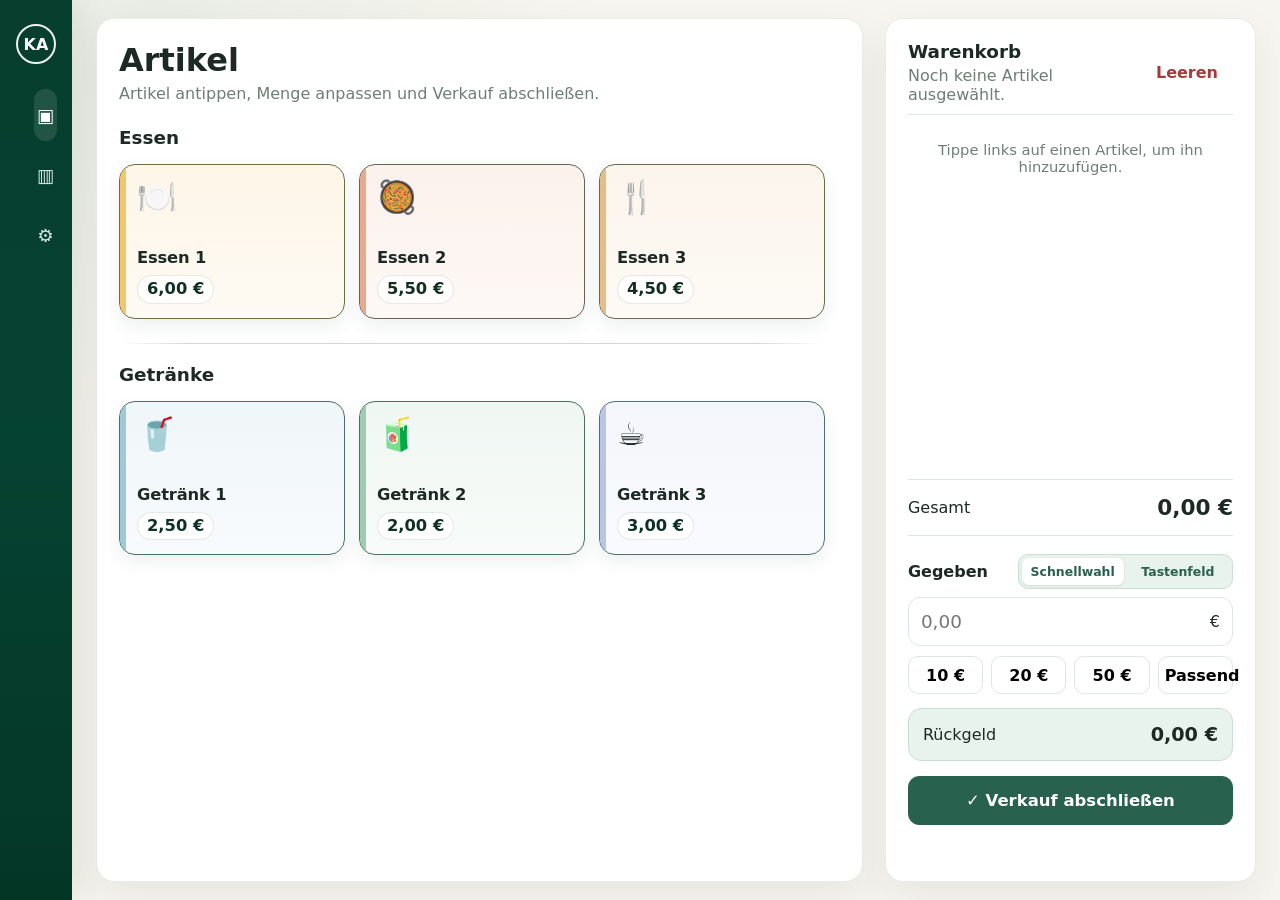
==== index.html @ 57401128 "V0.25" ====
<!doctype html>
<html lang="de" data-app-version="V0.25">
<head>
  <meta charset="utf-8" />
  <meta name="viewport" content="width=device-width, initial-scale=1" />
  <meta name="theme-color" content="#16382d" />
  <title>KassenApp</title>
  <link rel="manifest" href="manifest.webmanifest" />
  <link rel="stylesheet" href="styles.css?v=0.25" />
</head>
<body>
  <div class="mobile-topbar">
    <div class="mobile-brand">
      <div class="logo-box">KA</div>
      <strong id="mobileAppTitle">KassenApp</strong>
    </div>
    <button id="mobileMenuBtn" class="mobile-menu-btn" type="button" aria-label="Menü öffnen" aria-expanded="false" aria-controls="appSidebar">☰</button>
  </div>

  <aside class="app-sidebar" id="appSidebar">
    <div class="sidebar-brand">
      <div class="logo-box" id="logoBox">KA</div>
      <div class="sidebar-brand-copy">
        <div class="brand-title" id="appTitle">KassenApp</div>
        <div class="brand-subtitle">Verkauf einfach erfassen</div>
      </div>
      <button id="closeMobileMenuBtn" class="sidebar-mobile-close" type="button" aria-label="Menü schließen">×</button>
    </div>

    <button id="sidebarToggleBtn" class="sidebar-toggle" type="button" aria-label="Navigation aufklappen" aria-expanded="false" aria-controls="appSidebar">
      <span aria-hidden="true">☰</span>
      <span class="sidebar-toggle-label">Menü</span>
    </button>

    <nav class="nav" aria-label="Hauptnavigation">
      <button class="nav-btn active" data-view="cash" type="button" aria-label="Kasse">
        <span class="nav-icon">▣</span><span>Kasse</span>
      </button>
      <button class="nav-btn" data-view="sales" type="button" aria-label="Verkäufe">
        <span class="nav-icon">▥</span><span>Verkäufe</span>
      </button>
      <button class="nav-btn" data-view="settings" type="button" aria-label="Einstellungen">
        <span class="nav-icon">⚙</span><span>Einstellungen</span>
      </button>
    </nav>

    <div class="sidebar-foot">
      <span>Lokale Kasse</span>
      <strong>Bereit</strong>
    </div>
  </aside>
  <button id="sidebarBackdrop" class="sidebar-backdrop" type="button" aria-label="Menü schließen"></button>
<main class="shell">
    <section id="cashView" class="view active">
      <div class="cash-grid">
        <div class="panel products-panel">
          <div class="panel-header">
            <div>
              <h1>Artikel</h1>
              <p>Artikel antippen, Menge anpassen und Verkauf abschließen.</p>
            </div>
          </div>

          <div class="category-block">
            <div class="section-title-row">
              <h2>Essen</h2>
            </div>
            <div id="foodGrid" class="product-grid"></div>
          </div>

          <div class="category-divider"></div>
          <div class="category-block drinks-block">
            <div class="section-title-row">
              <h2>Getränke</h2>
            </div>
            <div id="drinkGrid" class="product-grid"></div>
          </div>
        </div>

        <aside class="panel checkout-panel">
          <div class="panel-header">
            <div>
              <h2>Warenkorb</h2>
              <p id="cartHint">Noch keine Artikel ausgewählt.</p>
            </div>
            <button id="clearCartBtn" class="text-btn danger-soft" type="button">Leeren</button>
          </div>

          <div id="cartList" class="cart-list"></div>

          <div class="totals">
            <h2 class="payment-column-title">Kasse</h2>
            <div class="category-subtotals" aria-label="Zwischensummen nach Kategorie">
              <div class="total-row total-subrow">
                <span>Essen</span>
                <strong id="foodSubtotal">0,00 €</strong>
              </div>
              <div class="total-row total-subrow">
                <span>Getränke</span>
                <strong id="drinkSubtotal">0,00 €</strong>
              </div>
            </div>
            <div class="total-row total-grand-row">
              <span>Gesamt</span>
              <strong id="grandTotal">0,00 €</strong>
            </div>
          </div>

          <div class="payment-box">
            <div class="payment-heading">
              <label for="givenInput">Gegeben</label>
              <div class="payment-mode-switch" role="group" aria-label="Eingabemodus für gegebenes Geld">
                <button type="button" class="payment-mode-btn active" data-payment-mode="quick" aria-pressed="true">Schnellwahl</button>
                <button type="button" class="payment-mode-btn" data-payment-mode="keypad" aria-pressed="false">Tastenfeld</button>
              </div>
            </div>

            <div class="money-input-wrap">
              <input id="givenInput" class="money-input" inputmode="decimal" placeholder="0,00" aria-label="Gegebener Betrag" />
              <span>€</span>
            </div>

            <div id="quickPaymentMode" class="payment-mode-panel">
              <div class="quick-money">
                <button type="button" data-money="10">10 €</button>
                <button type="button" data-money="20">20 €</button>
                <button type="button" data-money="50">50 €</button>
                <button type="button" id="exactBtn">Passend</button>
              </div>
            </div>

            <div id="keypadPaymentMode" class="payment-mode-panel" hidden>
              <div class="cash-keypad" aria-label="Tastenfeld für gegebenes Geld">
                <button type="button" data-keypad="7">7</button>
                <button type="button" data-keypad="8">8</button>
                <button type="button" data-keypad="9">9</button>
                <button type="button" data-keypad="4">4</button>
                <button type="button" data-keypad="5">5</button>
                <button type="button" data-keypad="6">6</button>
                <button type="button" data-keypad="1">1</button>
                <button type="button" data-keypad="2">2</button>
                <button type="button" data-keypad="3">3</button>
                <button type="button" data-keypad=",">,</button>
                <button type="button" data-keypad="0">0</button>
                <button type="button" data-keypad="00">00</button>
                <button type="button" class="keypad-exact" id="keypadExactBtn">Passend</button>
                <button type="button" class="keypad-backspace" id="keypadBackspaceBtn" aria-label="Letzte Eingabe löschen">⌫</button>
              </div>
              <p class="keypad-hint">Schnelleingabe: 2000 = 20,00 €</p>
            </div>

            <div class="change-card">
              <span>Rückgeld</span>
              <strong id="changeAmount">0,00 €</strong>
            </div>
          </div>

          <button id="completeSaleBtn" class="primary-btn complete-btn" type="button">✓ Verkauf abschließen</button>
          <div id="cashMessage" class="message" aria-live="polite"></div>
        </aside>
      </div>
    </section>

    <section id="salesView" class="view">
      <div class="sales-v4">
        <div class="sales-v4-header">
          <div>
            <h1>Verkäufe</h1>
            <p>Übersicht des Verkaufstags <span id="salesDayLabel" class="sales-day-label"></span></p>
          </div>
        </div>

        <div class="sales-summary-grid">
          <article class="day-summary-card">
            <div class="day-summary-icon">▥</div>
            <div>
              <span>Verkäufe</span>
              <strong id="statSalesCount">0</strong>
              <small>abgeschlossen</small>
            </div>
          </article>
          <article class="day-summary-card">
            <div class="day-summary-icon">€</div>
            <div>
              <span>Umsatz</span>
              <strong id="statRevenue">0,00 €</strong>
              <small>abgeschlossen</small>
            </div>
          </article>
          <article class="day-summary-card">
            <div class="day-summary-icon">↗</div>
            <div>
              <span>Ø pro Verkauf</span>
              <strong id="statAverage">0,00 €</strong>
              <small>Durchschnitt</small>
            </div>
          </article>
        </div>

        <section class="panel top-products-panel">
          <div class="compact-section-head">
            <div>
              <h2>Meistverkaufte Artikel</h2>
              <p>Mengen aus allen abgeschlossenen Verkäufen.</p>
            </div>
          </div>
          <div id="itemStats" class="top-product-grid"></div>
        </section>

        <section class="panel sales-list-panel">
          <div class="compact-section-head sales-list-head">
            <div>
              <h2>Verkäufe</h2>
              <p>Klicke auf einen Eintrag, um die Details rechts zu öffnen.</p>
            </div>
            <label class="compact-filter">
              <span>Status</span>
              <select id="statusFilter">
                <option value="all">Alle</option>
                <option value="completed">Abgeschlossen</option>
                <option value="cancelled">Storniert</option>
              </select>
            </label>
          </div>

          <div class="compact-sales-table-wrap">
            <table id="salesTable" class="compact-sales-table">
              <thead id="salesHead"></thead>
              <tbody id="salesBody"></tbody>
            </table>
          </div>
          <div id="salesEmpty" class="empty-state">Noch keine Verkäufe vorhanden.</div>

          <div class="sales-table-footer">
            <div class="pagination-left">
              <label class="page-size-control">
                <span>Einträge pro Seite</span>
                <select id="pageSizeSelect">
                  <option value="5">5</option>
                  <option value="10" selected>10</option>
                  <option value="20">20</option>
                  <option value="50">50</option>
                </select>
              </label>
              <span id="paginationInfo" class="pagination-info">0–0 von 0</span>
            </div>

            <div class="pagination-controls">
              <button id="prevPageBtn" class="secondary-btn pagination-btn" type="button">← Zurück</button>
              <span id="pageIndicator">Seite 1 / 1</span>
              <button id="nextPageBtn" class="secondary-btn pagination-btn" type="button">Weiter →</button>
            </div>
          </div>

          <div class="sales-export-row">
            <button id="copySalesBtn" class="secondary-btn" type="button">⧉ Kopieren</button>
            <button id="exportCsvBtn" class="primary-btn" type="button">↓ CSV exportieren</button>
          </div>
        </section>
      </div>

      <aside id="saleDetailDrawer" class="sale-drawer" aria-hidden="true">
        <div class="sale-drawer-head">
          <div>
            <h2 id="saleDetailTitle">Verkaufsdetails</h2>
            <p id="saleDetailMeta"></p>
          </div>
          <button id="closeSaleDetailBtn" class="drawer-close" type="button" aria-label="Schließen">×</button>
        </div>
        <div id="saleDetailContent" class="sale-drawer-content"></div>
      </aside>
      <button id="saleDrawerBackdrop" class="sale-drawer-backdrop" type="button" aria-label="Details schließen"></button>
    </section>

    <section id="settingsView" class="view">
      <div class="panel">
        <div class="settings-header">
          <div>
            <h1>Einstellungen</h1>
            <p>Artikel, Preise, Reihenfolge und App-Bezeichnung verwalten.</p>
          </div>
        </div>

        <div class="settings-meta">
          <label>App-Name
            <input id="appNameInput" type="text" maxlength="40" />
          </label>
          <div class="note">
            Logo-Platz ist vorbereitet. Später können wir dein echtes Logo als Bilddatei einbauen.
          </div>
        </div>

        <div class="mobile-app-settings">
          <div class="mobile-app-setting-row">
            <div>
              <h3>Handy &amp; App</h3>
              <p>Haptik, Installation und App-Updates verwalten.</p>
            </div>
            <label class="setting-switch-row">
              <span>Haptische Rückmeldung</span>
              <span class="modal-toggle-wrap">
                <input id="hapticsToggle" type="checkbox" checked />
                <span class="toggle"></span>
              </span>
            </label>
          </div>
          <div class="pwa-actions">
            <div class="pwa-status-copy">
              <strong id="pwaStatusTitle">App wird geprüft …</strong>
              <span id="pwaStatusText">Offline- und Installationsstatus werden ermittelt.</span>
              <span class="app-version-line">Installierte Version: <strong id="appVersionLabel">V0.25</strong><br>
              <span>Verfügbare Version: <strong id="availableVersionLabel">–</strong></span><br>
              <span>Status: <strong id="versionStatusLabel">Wird geprüft …</strong></span></span>
            </div>
            <div class="header-actions">
              <button id="installPwaBtn" class="secondary-btn" type="button" hidden>App installieren</button>
              <button id="updatePwaBtn" class="primary-btn" type="button" hidden>Neue Version installieren</button>
              <button id="checkUpdateBtn" class="secondary-btn" type="button">Nach Update suchen</button>
            </div>
          </div>
        </div>

        <div class="settings-articles-head">
          <div>
            <h2>Artikel</h2>
            <p class="settings-drag-hint">Per Drag&amp;Drop verschieben oder die Pfeile benutzen.</p>
          </div>
          <button id="addProductBtn" class="primary-btn" type="button">+ Artikel hinzufügen</button>
        </div>
        <div id="settingsList" class="settings-list"></div>

        <div class="backup-box preset-picker-box">
          <div class="preset-picker-copy">
            <h3>Artikel-Preset auswählen</h3>
          </div>
          <div class="preset-picker-controls">
            <label for="presetSelect">Preset</label>
            <div class="preset-select-row">
              <select id="presetSelect" disabled>
                <option value="">Presets werden geladen …</option>
              </select>
              <button id="clearPresetSelectionBtn" class="secondary-btn preset-clear-btn" type="button" disabled title="Preset-Auswahl löschen">Löschen</button>
            </div>
            <button id="loadPresetBtn" class="primary-btn preset-load-btn" type="button" disabled>Preset laden</button>
            <span id="presetStatus" class="preset-status" role="status">Preset-Liste wird geladen …</span>
          </div>
        </div>

        <div class="backup-box preset-export-box">
          <div class="preset-export-copy">
            <h3>Artikel-Preset erstellen</h3>
            <p>Aktuelle Artikelliste als Preset speichern.</p>
          </div>
          <div class="preset-export-controls">
            <label class="sr-only" for="presetNameInput">Preset-Name</label>
            <input id="presetNameInput" type="text" maxlength="80" autocomplete="off" placeholder="Preset-Name" />
            <button id="exportProductPresetBtn" class="primary-btn" type="button" disabled>Preset speichern</button>
            <span class="preset-export-hint">Preset-Datei und index.json werden zusammen heruntergeladen.</span>
          </div>
        </div>

        <div class="backup-box">
          <div>
            <h3>Daten sichern / wiederherstellen</h3>
            <p>Damit kannst du deine Einstellungen und Verkäufe auf einen anderen PC übertragen.</p>
          </div>
          <div class="header-actions">
            <button id="backupBtn" class="secondary-btn" type="button">Sicherung herunterladen</button>
            <label class="secondary-btn file-label">
              Sicherung einlesen
              <input id="restoreInput" type="file" accept="application/json,.json" hidden />
            </label>
          </div>
        </div>
      </div>
    </section>
  </main>

  <dialog id="productDialog" class="modal">
    <form id="productForm" class="modal-card" novalidate>
      <div class="modal-header">
        <div>
          <h2 id="dialogTitle">Artikel bearbeiten</h2>
          <p>Änderungen werden direkt in der Kasse übernommen.</p>
        </div>
        <button id="closeProductDialogBtn" class="icon-btn" type="button" aria-label="Schließen">×</button>
      </div>

      <input id="productIdInput" type="hidden" />

      <label>Artikelname
        <input id="productNameInput" type="text" maxlength="50" required />
      </label>

      <label>Kategorie
        <select id="productCategoryInput">
          <option value="food">Essen</option>
          <option value="drink">Getränk</option>
        </select>
      </label>

      <label>Preis (€)
        <input id="productPriceInput" type="text" inputmode="decimal" autocomplete="off" placeholder="0,00" required />
      </label>

      <div class="field-group">
        <span class="field-label">Farbe der Artikelkachel</span>
        <div class="color-field">
          <input id="productColorInput" type="color" value="#f6d49a" aria-label="Artikelfarbe auswählen" />
          <span id="productColorValue">#f6d49a</span>
        </div>
      </div>

      <label>Symbol (optional)
        <input id="productIconInput" type="text" maxlength="4" placeholder="z. B. 🌭" />
      </label>

      <label class="modal-toggle-row">
        <div>
          <strong>Artikel aktiv</strong>
          <small>Inaktive Artikel werden auf der Kassenseite ausgeblendet.</small>
        </div>
        <span class="modal-toggle-wrap">
          <input id="productActiveInput" type="checkbox" checked />
          <span class="toggle"></span>
        </span>
      </label>

      <div id="productFormMessage" class="form-message" hidden></div>

      <div class="modal-actions">
        <button class="secondary-btn" value="cancel" type="button" id="cancelProductBtn">Abbrechen</button>
        <button class="primary-btn" type="button" id="saveProductBtn">Speichern</button>
      </div>
    </form>
  </dialog>
<div id="globalUpdateNotice" class="global-update-notice" hidden role="status" aria-live="polite">
  <div>
    <strong id="globalUpdateTitle">Neue Version verfügbar</strong>
    <span id="globalUpdateText">Ein Update der KassenApp ist bereit.</span>
  </div>
  <button id="globalUpdateBtn" class="primary-btn" type="button">Aktualisieren</button>
</div>
<script src="app.js?v=0.25"></script>
<script>
  (() => {
    const CURRENT_VERSION = document.documentElement.dataset.appVersion || "V0.22.4.1";
    const installBtn = document.getElementById("installPwaBtn");
    const updateBtn = document.getElementById("updatePwaBtn");
    const checkBtn = document.getElementById("checkUpdateBtn");
    const statusTitle = document.getElementById("pwaStatusTitle");
    const statusText = document.getElementById("pwaStatusText");
    const globalNotice = document.getElementById("globalUpdateNotice");
    const globalTitle = document.getElementById("globalUpdateTitle");
    const globalText = document.getElementById("globalUpdateText");
    const globalBtn = document.getElementById("globalUpdateBtn");
    let deferredInstallPrompt = null;
    let waitingWorker = null;
    let registrationRef = null;
    let refreshing = false;
    let serverVersion = null;
    let lastAutomaticUpdateCheck = 0;
    const availableVersionLabel = document.getElementById("availableVersionLabel");
    const versionStatusLabel = document.getElementById("versionStatusLabel");
    const installedVersionLabel = document.getElementById("appVersionLabel");
    if (installedVersionLabel) installedVersionLabel.textContent = CURRENT_VERSION;

    function versionParts(value) {
      return String(value || "").trim().replace(/^v/i, "").split(".").map(part => {
        const match = part.match(/^\d+/);
        return match ? Number(match[0]) : 0;
      });
    }

    function compareVersions(a, b) {
      const left = versionParts(a);
      const right = versionParts(b);
      const length = Math.max(left.length, right.length);
      for (let i = 0; i < length; i += 1) {
        const diff = (left[i] || 0) - (right[i] || 0);
        if (diff !== 0) return diff > 0 ? 1 : -1;
      }
      return 0;
    }

    function setVersionState(remote = null) {
      if (availableVersionLabel) availableVersionLabel.textContent = remote ? `V${String(remote).replace(/^v/i, "")}` : "–";
      if (!versionStatusLabel) return;
      if (!remote) versionStatusLabel.textContent = navigator.onLine ? "Prüfung nicht möglich" : "Offline";
      else if (compareVersions(remote, CURRENT_VERSION) > 0) versionStatusLabel.textContent = "Update verfügbar";
      else versionStatusLabel.textContent = "App ist aktuell ✓";
    }

    const standalone = window.matchMedia("(display-mode: standalone)").matches || window.navigator.standalone === true;

    function setStatus(title, text) {
      if (statusTitle) statusTitle.textContent = title;
      if (statusText) statusText.textContent = text;
    }

    function revealUpdate(version = serverVersion) {
      const label = version && version !== CURRENT_VERSION ? version : "eine neue Version";
      if (globalTitle) globalTitle.textContent = version && version !== CURRENT_VERSION ? `Neue Version ${version} verfügbar` : "Neue Version verfügbar";
      if (globalText) globalText.textContent = waitingWorker ? "Das Update ist geladen und kann jetzt installiert werden." : `Die KassenApp hat ${label} gefunden und lädt das Update.`;
      if (globalNotice) globalNotice.hidden = false;
      if (updateBtn) updateBtn.hidden = false;
      setStatus("Neue Version verfügbar", waitingWorker ? "Die neue Version ist geladen und kann jetzt installiert werden." : "Eine neue Version wurde gefunden und wird vorbereitet.");
    }

    function showUpdate(worker) {
      waitingWorker = worker;
      revealUpdate(serverVersion);
      if (globalText) globalText.textContent = "Das Update ist geladen und kann jetzt installiert werden.";
    }

    async function activateWaitingUpdate() {
      if (!registrationRef) return;
      if (!waitingWorker && registrationRef.waiting) waitingWorker = registrationRef.waiting;
      if (!waitingWorker) {
        try {
          await registrationRef.update();
          if (registrationRef.waiting) waitingWorker = registrationRef.waiting;
        } catch {}
      }
      if (waitingWorker) waitingWorker.postMessage({ type: "SKIP_WAITING" });
      else setStatus("Update wird vorbereitet …", "Bitte einen Moment warten. Die neue Version wird geladen.");
    }

    async function readServerVersion() {
      if (!navigator.onLine) return null;
      try {
        const response = await fetch(`./version.json?t=${Date.now()}`, {
          cache: "no-store",
          headers: { "Cache-Control": "no-cache" }
        });
        if (!response.ok) return null;
        const payload = await response.json();
        return typeof payload.version === "string" ? payload.version : null;
      } catch {
        return null;
      }
    }

    async function automaticUpdateCheck(force = false) {
      if (!navigator.onLine || !registrationRef) return;
      const now = Date.now();
      if (!force && now - lastAutomaticUpdateCheck < 30000) return;
      lastAutomaticUpdateCheck = now;

      const remote = await readServerVersion();
      if (remote) {
        serverVersion = remote;
        setVersionState(remote);
        if (compareVersions(remote, CURRENT_VERSION) > 0) revealUpdate(remote);
        else {
          if (globalNotice) globalNotice.hidden = true;
          if (updateBtn) updateBtn.hidden = true;
        }
      } else {
        setVersionState(null);
      }

      try {
        await registrationRef.update();
        if (registrationRef.waiting && serverVersion && compareVersions(serverVersion, CURRENT_VERSION) > 0) showUpdate(registrationRef.waiting);
      } catch (error) {
        console.debug("Automatische Update-Prüfung nicht möglich:", error);
      }
    }

    window.addEventListener("beforeinstallprompt", (event) => {
      event.preventDefault();
      deferredInstallPrompt = event;
      if (installBtn && !standalone) installBtn.hidden = false;
      setStatus("Installationsbereit", "Die KassenApp kann auf diesem Gerät installiert werden.");
    });

    window.addEventListener("appinstalled", () => {
      deferredInstallPrompt = null;
      if (installBtn) installBtn.hidden = true;
      setStatus("App installiert", "Die KassenApp ist als eigenständige App verfügbar und offline vorbereitet.");
    });

    if (installBtn) installBtn.addEventListener("click", async () => {
      if (!deferredInstallPrompt) {
        setStatus("Installation über Browsermenü", "Falls kein Installieren-Button angeboten wird, nutze „Zum Startbildschirm hinzufügen“ im Browsermenü.");
        return;
      }
      deferredInstallPrompt.prompt();
      await deferredInstallPrompt.userChoice;
      deferredInstallPrompt = null;
      installBtn.hidden = true;
    });

    if (!("serviceWorker" in navigator)) {
      setStatus("Offline-Modus nicht unterstützt", "Dieser Browser unterstützt keine Service Worker.");
      if (checkBtn) checkBtn.disabled = true;
      return;
    }

    navigator.serviceWorker.addEventListener("controllerchange", () => {
      if (refreshing) return;
      refreshing = true;
      window.location.reload();
    });

    window.addEventListener("load", async () => {
      try {
        const registration = await navigator.serviceWorker.register("./service-worker.js?v=0.22.4.1", { updateViaCache: "none" });
        registrationRef = registration;

        if (standalone) setStatus("App installiert", navigator.onLine ? "Online und offline bereit." : "Offline gestartet – Kasse ist weiter nutzbar.");
        else setStatus("Offline bereit", navigator.onLine ? "Die App-Dateien werden für Offline-Nutzung gespeichert." : "Offline gestartet – Kasse ist weiter nutzbar.");

        registration.addEventListener("updatefound", () => {
          const worker = registration.installing;
          if (!worker) return;
          worker.addEventListener("statechange", () => {
            if (worker.state === "installed" && navigator.serviceWorker.controller && serverVersion && compareVersions(serverVersion, CURRENT_VERSION) > 0) showUpdate(worker);
          });
        });

        await automaticUpdateCheck(true);
        window.addEventListener("online", () => automaticUpdateCheck(true));
        window.addEventListener("pageshow", () => automaticUpdateCheck(false));
        document.addEventListener("visibilitychange", () => {
          if (document.visibilityState === "visible") automaticUpdateCheck(false);
        });

        if (checkBtn) checkBtn.addEventListener("click", async () => {
          setStatus("Update wird geprüft …", "GitHub Pages wird nach einer neuen Version gefragt.");
          const before = waitingWorker;
          await automaticUpdateCheck(true);
          setTimeout(() => {
            if (!waitingWorker && !before && (!serverVersion || compareVersions(serverVersion, CURRENT_VERSION) <= 0)) {
              setStatus(standalone ? "App aktuell" : "Offline bereit", "Es wurde keine neuere Version gefunden.");
            }
          }, 700);
        });
      } catch (error) {
        console.warn("Offline-Modus konnte nicht aktiviert werden:", error);
        setStatus("Offline-Modus nicht aktiv", "Die App konnte den Offline-Speicher nicht einrichten.");
      }
    });

    if (updateBtn) updateBtn.addEventListener("click", activateWaitingUpdate);
    if (globalBtn) globalBtn.addEventListener("click", activateWaitingUpdate);

    window.addEventListener("online", () => {
      if (!waitingWorker) setStatus(standalone ? "App installiert" : "Offline bereit", "Online – Updates können geprüft werden.");
    });
    window.addEventListener("offline", () => setStatus(standalone ? "App installiert" : "Offline bereit", "Offline – die Kassenfunktionen bleiben verfügbar."));
  })();
</script>
</body>
</html>
---- styles.css ----
:root {
  --bg: #f4f6f4;
  --panel: #ffffff;
  --ink: #1d2925;
  --muted: #6e7d76;
  --line: #dfe6e1;
  --green-900: #16382d;
  --green-800: #1f4a3c;
  --green-700: #28614e;
  --green-100: #e9f3ee;
  --danger: #a33c3c;
  --danger-bg: #faeded;
  --shadow: 0 12px 30px rgba(20, 55, 44, 0.08);
  --radius: 18px;
}

* { box-sizing: border-box; }

body {
  margin: 0;
  font-family: Inter, ui-sans-serif, system-ui, -apple-system, BlinkMacSystemFont, "Segoe UI", sans-serif;
  
  color: var(--ink);
}

button, input, select { font: inherit; }

button { cursor: pointer; }

.topbar {
  
  display: flex;
  align-items: center;
  justify-content: space-between;
  gap: 24px;
  padding: 12px 28px;
  
  color: #fff;
  position: sticky;
  top: 0;
  z-index: 20;
  box-shadow: 0 5px 18px rgba(0,0,0,.12);
}

.brand {
  display: flex;
  align-items: center;
  gap: 12px;
  min-width: 210px;
}

.logo-box {
  width: 44px;
  height: 44px;
  display: grid;
  place-items: center;
  border-radius: 12px;
  background: rgba(255,255,255,.12);
  border: 1px solid rgba(255,255,255,.22);
  font-weight: 800;
}

.brand-title { font-weight: 800; font-size: 1.05rem; }
.brand-subtitle { opacity: .72; font-size: .78rem; margin-top: 2px; }

.nav {
  display: flex;
  gap: 8px;
  flex-wrap: wrap;
  justify-content: flex-end;
}

.nav-btn {
  border: 0;
  color: rgba(255,255,255,.75);
  background: transparent;
  padding: 10px 14px;
  border-radius: 10px;
  font-weight: 700;
}

.nav-btn:hover, .nav-btn.active {
  color: #fff;
  background: rgba(255,255,255,.12);
}

.shell {  margin: 0 auto; padding: 24px; }

.view { display: none; }
.view.active { display: block; }

.panel {
  background: var(--panel);
  border: 1px solid var(--line);
  border-radius: var(--radius);
  
}

.cash-grid {
  display: grid;
  grid-template-columns: minmax(0, 1.55fr) minmax(340px, .75fr);
  gap: 22px;
  align-items: start;
}

.products-panel, .checkout-panel { padding: 22px; }
.checkout-panel { position: sticky; top: 100px; }

.panel-header, .sales-header, .settings-header, .section-title-row,
.modal-header, .backup-box {
  display: flex;
  align-items: center;
  justify-content: space-between;
  gap: 16px;
}

h1, h2, h3, p { margin-top: 0; }
h1 { font-size: clamp(1.55rem, 2.5vw, 2.2rem); margin-bottom: 5px; }
h2 { font-size: 1.15rem; margin-bottom: 4px; }
h3 { margin-bottom: 5px; }

p, .muted { color: var(--muted); }
.panel-header p, .sales-header p, .settings-header p, .modal-header p { margin-bottom: 0; }

.category-block { margin-top: 24px; }
.section-title-row { margin-bottom: 12px; }

.product-grid {
  display: grid;
  grid-template-columns: repeat(3, minmax(0, 1fr));
  
}

.product-btn {
  
  
  
  border-radius: 16px;
  
  text-align: left;
  display: flex;
  flex-direction: column;
  justify-content: space-between;
  
  transition: transform .12s ease, border-color .12s ease, background .12s ease;
}

.product-btn:hover {
  
  
  background: #fbfdfc;
}

.product-icon { font-size: 1.45rem; min-height: 26px; }
.product-name { font-weight: 800;  }
.product-price {  font-weight: 800; margin-top: 4px; }

.cart-list {
  margin: 18px 0;
  display: grid;
  
  
  overflow: auto;
}

.cart-row {
  
  
  
  
  
  
  align-items: center;
}

.cart-name { font-weight: 800; }
.cart-price { color: var(--muted); font-size: .9rem; margin-top: 3px; }

.qty-controls {
  display: flex;
  align-items: center;
  
}

.qty-controls button, .quick-money button, .icon-btn {
  border: 1px solid var(--line);
  background: #fff;
  border-radius: 10px;
  min-width: 38px;
  min-height: 38px;
}

.qty-controls strong { min-width: 24px; text-align: center; }

.totals {
  border-top: 1px solid var(--line);
  border-bottom: 1px solid var(--line);
  padding: 15px 0;
}

.total-row { display: flex; justify-content: space-between; align-items: center; }
.total-row strong { font-size: 1.35rem; }

.category-subtotals,
.payment-column-title {
  display: none;
}

.payment-box { padding-top: 18px; }
.payment-box label { display: block; font-weight: 800; margin-bottom: 8px; }

.money-input-wrap {
  display: flex;
  align-items: center;
  border: 1px solid var(--line);
  border-radius: 12px;
  padding: 0 12px;
  background: #fff;
}

.money-input {
  width: 100%;
  border: 0;
  outline: 0;
  padding: 13px 0;
  font-size: 1.15rem;
  background: transparent;
}

.quick-money {
  display: grid;
  grid-template-columns: repeat(4, 1fr);
  gap: 8px;
  margin: 10px 0 14px;
}

.quick-money button { font-weight: 800; }
.quick-money button:hover { background: var(--green-100); }

.change-card {
  background: var(--green-100);
  border: 1px solid #c9ded3;
  border-radius: 13px;
  padding: 14px;
  display: flex;
  justify-content: space-between;
  align-items: center;
}

.change-card strong { font-size: 1.2rem; }

.primary-btn, .secondary-btn, .text-btn, .file-label {
  border-radius: 11px;
  padding: 11px 14px;
  font-weight: 800;
  border: 1px solid transparent;
}

.primary-btn {
  background: var(--green-700);
  color: #fff;
  border-color: var(--green-700);
}

.primary-btn:hover { background: var(--green-800); }

.secondary-btn, .file-label {
  background: #fff;
  color: var(--green-900);
  border-color: var(--line);
}

.secondary-btn:hover, .file-label:hover { background: #f8fbf9; }

.text-btn { background: transparent; }
.danger-soft { color: var(--danger); }

.complete-btn { width: 100%; margin-top: 15px; padding: 14px; font-size: 1.03rem; }

.message {
  min-height: 24px;
  font-size: .9rem;
  margin-top: 10px;
  color: var(--green-700);
}

.sales-header, .settings-header { padding: 22px 22px 0; }
.header-actions { display: flex; gap: 10px; flex-wrap: wrap; }

.filters {
  padding: 18px 22px;
  display: flex;
  gap: 12px;
  align-items: end;
  flex-wrap: wrap;
}

.filters label, .settings-meta label, .modal-card label {
  display: grid;
  gap: 6px;
  font-weight: 700;
  color: var(--ink);
}

input, select {
  border: 1px solid var(--line);
  border-radius: 10px;
  padding: 10px 12px;
  background: #fff;
  color: var(--ink);
}

.stats-grid {
  display: grid;
  grid-template-columns: 180px 220px minmax(280px, 1fr);
  gap: 12px;
  padding: 0 22px 18px;
}

.stat-card {
  border: 1px solid var(--line);
  border-radius: 14px;
  padding: 14px;
  background: #fbfcfb;
}

.stat-card > span { color: var(--muted); font-size: .9rem; }
.stat-card > strong { display: block; margin-top: 8px; font-size: 1.35rem; }

.item-stats {
  
  
  flex-wrap: wrap;
  margin-top: 8px;
}

.item-chip {
  background: var(--green-100);
  border: 1px solid #d0e0d7;
  border-radius: 999px;
  padding: 6px 9px;
  font-size: .88rem;
}

.table-wrap { overflow: auto; border-top: 1px solid var(--line); }

table {
  width: 100%;
  border-collapse: collapse;
  min-width: 900px;
}

th, td {
  padding: 12px 14px;
  text-align: left;
  border-bottom: 1px solid var(--line);
  white-space: nowrap;
}

th {
  background: #f8faf9;
  color: var(--muted);
  font-size: .83rem;
  text-transform: uppercase;
  letter-spacing: .02em;
}

tbody tr:hover { background: #fcfdfc; }
.status-cancelled { color: var(--danger); font-weight: 800; }

.row-actions { display: flex; gap: 7px; }
.row-actions button { padding: 7px 9px; border-radius: 8px; border: 1px solid var(--line); background: #fff; }
.row-actions .cancel-sale { color: var(--danger); border-color: #e8caca; }

.empty-state { display: none; padding: 28px; color: var(--muted); text-align: center; }

.settings-meta {
  margin: 18px 22px;
  padding: 14px;
  border: 1px solid var(--line);
  border-radius: 14px;
  display: grid;
  grid-template-columns: minmax(220px, 340px) 1fr;
  gap: 16px;
  align-items: end;
  background: #fbfcfb;
}

.note { color: var(--muted); font-size: .92rem; }

.settings-list {
  padding: 0 22px 20px;
  display: grid;
  
}

.settings-row {
  display: grid;
  
  gap: 10px;
  align-items: center;
  border: 1px solid var(--line);
  border-radius: 14px;
  
}

.order-controls { display: flex; gap: 5px; }
.order-controls button { min-width: 34px; height: 34px; border-radius: 8px; border: 1px solid var(--line); background: #fff; }

.settings-row .name { font-weight: 800; }
.badge {
  display: inline-block;
  border-radius: 999px;
  padding: 5px 8px;
  background: #f1f4f2;
  font-size: .84rem;
}
.badge.active { background: var(--green-100); color: var(--green-800); }
.badge.inactive { background: #f2f2f2; color: #777; }

.settings-actions { display: flex; gap: 6px; justify-content: flex-end; }
.settings-actions button { border: 1px solid var(--line); background: #fff; border-radius: 9px; padding: 8px 10px; }

.backup-box {
  margin: 0 22px 22px;
  border-top: 1px solid var(--line);
  padding-top: 18px;
}
.backup-box p { margin-bottom: 0; }
.file-label { display: inline-flex; align-items: center; justify-content: center; cursor: pointer; }

.modal {
  border: 0;
  padding: 0;
  background: transparent;
}

.modal::backdrop { background: rgba(10, 25, 20, .45); }

.modal-card {
  width: min(520px, calc(100vw - 30px));
  background: #fff;
  border-radius: 18px;
  padding: 20px;
  box-shadow: 0 18px 55px rgba(0,0,0,.25);
  display: grid;
  gap: 14px;
}

.icon-btn { font-size: 1.35rem; min-width: 38px; }
.modal-actions { display: flex; justify-content: flex-end; gap: 10px; margin-top: 5px; }

.detail-grid { display: grid; grid-template-columns: 1fr 1fr; gap: 10px; }
.detail-card { border: 1px solid var(--line); border-radius: 12px; padding: 12px; }
.detail-card span { color: var(--muted); font-size: .88rem; }
.detail-card strong { display: block; margin-top: 4px; }

.detail-items {
  border: 1px solid var(--line);
  border-radius: 12px;
  overflow: hidden;
  margin-top: 10px;
}
.detail-item { display: flex; justify-content: space-between; padding: 10px 12px; border-bottom: 1px solid var(--line); }
.detail-item:last-child { border-bottom: 0; }

@media (max-width: 980px) {
  .cash-grid { grid-template-columns: 1fr; }
  .checkout-panel { position: static; }
  .product-grid { grid-template-columns: repeat(2, minmax(0, 1fr)); }
  .stats-grid { grid-template-columns: 1fr 1fr; }
  .stat-card.wide { grid-column: 1 / -1; }
  .settings-row { grid-template-columns: 44px minmax(0, 1fr) 100px auto; }
  .settings-row .category, .settings-row .status { display: none; }
}

@media (max-width: 680px) {
  .topbar { align-items: flex-start; flex-direction: column; padding: 12px 16px; gap: 10px; position: static; }
  .nav { width: 100%; display: grid; grid-template-columns: repeat(3, 1fr); }
  .nav-btn { padding-inline: 8px; }
  .shell { padding: 12px; }
  .products-panel, .checkout-panel { padding: 16px; }
  .product-grid { grid-template-columns: repeat(2, minmax(0, 1fr)); gap: 9px; }
  .product-btn { min-height: 104px; padding: 13px; }
  .quick-money { grid-template-columns: repeat(2, 1fr); }
  .sales-header, .settings-header { padding: 16px 16px 0; align-items: flex-start; flex-direction: column; }
  .filters, .stats-grid, .settings-list { padding-left: 16px; padding-right: 16px; }
  .stats-grid { grid-template-columns: 1fr; }
  .stat-card.wide { grid-column: auto; }
  .settings-meta { margin: 16px; grid-template-columns: 1fr; }
  .settings-row { grid-template-columns: 42px minmax(0, 1fr) auto; }
  .settings-row .price { display: none; }
  .backup-box { margin: 0 16px 16px; align-items: flex-start; flex-direction: column; }
  .header-actions { width: 100%; }
  .header-actions > * { flex: 1; text-align: center; }
}


/* =========================================================
   KassenApp V0.2 – visuelles Redesign
   ========================================================= */

:root {
  --cream: #f7f5ef;
  --mint: #eef6f1;
  --green-950: #102f26;
  --green-600: #35765f;
  --green-500: #468a70;
  --amber-100: #fff0d7;
  --amber-300: #f3c46f;
  --blue-100: #e7f0f8;
  --blue-300: #a9c8de;
  --rose-100: #f9e8e5;
  --rose-300: #e5afa6;
}

body {
  background:
    radial-gradient(circle at 12% 0%, rgba(70,138,112,.08), transparent 28rem),
    var(--cream);
}

.topbar {
  min-height: 82px;
  background: linear-gradient(110deg, var(--green-950), #1a4436);
  border-bottom: 1px solid rgba(255,255,255,.08);
}

.shell { padding-top: 30px; }

.panel {
  border-color: rgba(28,68,54,.10);
  box-shadow: 0 16px 42px rgba(16,47,38,.07);
}

/* KASSE – farbigere Artikelkarten */
.product-grid { gap: 14px; }

.product-btn {
  position: relative;
  overflow: hidden;
  min-height: 142px;
  border: 1px solid rgba(30,72,58,.12);
  padding: 0;
  
  box-shadow: 0 10px 25px rgba(32,68,55,.07);
}

.product-btn::after {
  content: "";
  position: absolute;
  inset: auto -22px -35px auto;
  width: 95px;
  height: 95px;
  border-radius: 50%;
  background: rgba(255,255,255,.28);
  pointer-events: none;
}

.product-btn.food.accent-0,
.product-btn.food.accent-2 { background: linear-gradient(145deg, #fff2d8, #f6d49a); }

.product-btn.food.accent-1,
.product-btn.food.accent-3 { background: linear-gradient(145deg, #f7e9e1, #e9bca5); }

.product-btn.drink.accent-0,
.product-btn.drink.accent-2 { background: linear-gradient(145deg, #e8f3f7, #b9d8df); }

.product-btn.drink.accent-1,
.product-btn.drink.accent-3 { background: linear-gradient(145deg, #e9f4ee, #b9d8c8); }

.product-btn:hover {
  transform: translateY(-3px);
  box-shadow: 0 14px 30px rgba(32,68,55,.13);
  border-color: rgba(31,90,69,.25);
}

.product-btn:active { transform: translateY(0) scale(.985); }

.product-media {
  width: 100%;
  height: 82px;
  display: grid;
  place-items: center;
  overflow: hidden;
}

.product-media.icon {
  font-size: 2.1rem;
  justify-content: start;
  padding: 18px 18px 0;
}

.product-copy {
  position: relative;
  z-index: 2;
  text-align: left;
  padding: 14px 16px 16px;
}

.product-btn.no-media .product-copy {
  min-height: 140px;
  display: flex;
  flex-direction: column;
  justify-content: space-between;
  padding-top: 18px;
}

.product-btn.no-media .product-name {
  font-size: 1.08rem;
  margin-top: 0;
}

.product-name { margin-top: 0; font-size: 1rem; }
.product-price { color: var(--green-950); font-size: 1.08rem; }

/* KASSE – Warenkorb als Liste */
.checkout-panel {
  overflow: hidden;
}

.cart-list {
  gap: 0;
  max-height: 390px;
  border-top: 1px solid var(--line);
}

.cart-row {
  border: 0;
  border-bottom: 1px solid var(--line);
  border-radius: 0;
  padding: 13px 2px;
  display: grid;
  grid-template-columns: minmax(0, 1fr) auto 88px 34px;
  gap: 10px;
}

.cart-row:hover { background: #fbfcfa; }



.cart-unit { color: var(--muted); font-size: .82rem; margin-top: 2px; }
.cart-line-total { text-align: right; }

.qty-controls { gap: 5px; }
.qty-controls button {
  width: 32px;
  min-width: 32px;
  height: 32px;
  min-height: 32px;
  border-radius: 8px;
}

.delete-cart-item {
  width: 32px;
  height: 32px;
  border: 1px solid #efd2cc;
  border-radius: 9px;
  background: #fff7f5;
  color: #a44335;
  font-size: 1.15rem;
}

.delete-cart-item:hover { background: #fce8e4; }

.cart-empty {
  padding: 26px 8px;
  color: var(--muted);
  text-align: center;
  font-size: .92rem;
}

/* VERKÄUFE – Mockup-orientiertes Layout */
.sales-page { display: grid; gap: 16px; }

.sales-hero {
  background: linear-gradient(120deg, var(--green-950), #275a48);
  color: #fff;
  border-radius: 22px;
  padding: 26px 28px;
  display: flex;
  justify-content: space-between;
  align-items: end;
  gap: 18px;
  box-shadow: 0 18px 42px rgba(16,47,38,.14);
}

.sales-hero p { color: rgba(255,255,255,.72); margin-bottom: 0; }
.sales-hero .eyebrow { color: #bfe1d2; }
.sales-hero .secondary-btn {
  background: rgba(255,255,255,.10);
  border-color: rgba(255,255,255,.18);
  color: #fff;
}
.sales-hero .primary-btn { background: #f1f7f3; color: var(--green-950); border-color: #f1f7f3; }

.eyebrow {
  text-transform: uppercase;
  letter-spacing: .12em;
  font-size: .69rem;
  font-weight: 900;
  color: var(--green-600);
  margin-bottom: 6px;
}

.filter-card {
  background: #fff;
  border: 1px solid rgba(28,68,54,.10);
  border-radius: 16px;
  box-shadow: 0 10px 30px rgba(16,47,38,.05);
}

.filter-card .filters { padding: 14px 18px; }

.sales-layout {
  display: grid;
  grid-template-columns: minmax(0, 1fr) 320px;
  gap: 16px;
  align-items: start;
}

.sales-table-panel { overflow: hidden; }

.sales-panel-title {
  padding: 20px 22px 15px;
  display: flex;
  align-items: center;
  justify-content: space-between;
}
.sales-panel-title h2 { margin: 0; font-size: 1.25rem; }
.sales-panel-title.compact { padding: 18px 18px 8px; }

.sales-sidebar { display: grid; gap: 14px; position: sticky; top: 104px; }

.summary-cards {
  display: grid;
  grid-template-columns: 1fr;
  gap: 10px;
}

.summary-card {
  background: #fff;
  border: 1px solid rgba(28,68,54,.10);
  border-radius: 17px;
  padding: 17px 18px;
  box-shadow: 0 10px 26px rgba(16,47,38,.05);
}

.summary-card.featured {
  background: linear-gradient(135deg, #e8f3ed, #f7fbf8);
  border-color: #c5dfd2;
}

.summary-card span { color: var(--muted); font-size: .86rem; }
.summary-card strong { display: block; margin: 6px 0 2px; font-size: 1.65rem; color: var(--green-950); }
.summary-card small { color: #8a9892; }

.item-stats-panel { padding-bottom: 12px; }

.item-stats {
  display: grid;
  gap: 15px;
  padding: 8px 18px 12px;
}

.stat-bar-row { display: grid; gap: 6px; }
.stat-bar-label { display: flex; justify-content: space-between; gap: 10px; font-size: .9rem; }
.stat-bar-label span { overflow: hidden; text-overflow: ellipsis; white-space: nowrap; }
.stat-bar-track {
  height: 8px;
  border-radius: 999px;
  background: #edf1ee;
  overflow: hidden;
}
.stat-bar-track span {
  display: block;
  height: 100%;
  border-radius: inherit;
  background: linear-gradient(90deg, var(--green-600), #83b79f);
}

#salesTable th { background: #f5f8f6; }
#salesTable tbody tr:nth-child(even) { background: #fcfdfc; }
#salesTable tbody tr:hover { background: #f1f7f3; }

.row-actions button {
  transition: background .12s ease, border-color .12s ease;
}
.row-actions .detail-sale:hover { background: var(--green-100); border-color: #c9ded3; }
.row-actions .cancel-sale:hover { background: #fff1ef; }

/* EINSTELLUNGEN */
.settings-list { gap: 8px; }

.settings-row {
  
  padding: 12px 14px;
  transition: opacity .15s ease, background .15s ease;
}

.settings-row.is-inactive { opacity: .62; background: #fafafa; }

.product-setting-main {
  display: flex;
  align-items: center;
  gap: 13px;
  min-width: 0;
}

.settings-thumb {
  width: 54px;
  height: 54px;
  flex: 0 0 54px;
  border-radius: 12px;
  border: 1px solid var(--line);
  background: var(--mint);
}

.settings-thumb.fallback {
  display: grid;
  place-items: center;
  font-size: 1.35rem;
  font-weight: 800;
}

.setting-copy { min-width: 0; }
.setting-copy .name { overflow: hidden; text-overflow: ellipsis; white-space: nowrap; }

.setting-meta-line {
  display: flex;
  flex-wrap: wrap;
  gap: 6px;
  margin-top: 4px;
  color: var(--muted);
  font-size: .84rem;
}

.settings-right {
  display: flex;
  align-items: center;
  gap: 12px;
}

.order-controls { flex-wrap: nowrap; }
.order-controls button:disabled { opacity: .28; cursor: default; }

.toggle-wrap {
  display: flex;
  align-items: center;
  gap: 7px;
  cursor: pointer;
  user-select: none;
}

.toggle-wrap input {
  position: absolute;
  opacity: 0;
  pointer-events: none;
}

.toggle {
  width: 42px;
  height: 24px;
  border-radius: 999px;
  background: #cbd2ce;
  position: relative;
  transition: background .18s ease;
}

.toggle::after {
  content: "";
  width: 18px;
  height: 18px;
  border-radius: 50%;
  background: #fff;
  position: absolute;
  top: 3px;
  left: 3px;
  box-shadow: 0 2px 5px rgba(0,0,0,.18);
  transition: transform .18s ease;
}

.toggle-wrap input:checked + .toggle { background: var(--green-600); }
.toggle-wrap input:checked + .toggle::after { transform: translateX(18px); }
.toggle-text { min-width: 48px; font-size: .84rem; color: var(--muted); }

.edit-product-btn {
  border: 1px solid var(--line);
  background: #fff;
  padding: 9px 11px;
  border-radius: 9px;
  font-weight: 700;
}

@media (max-width: 1050px) {
  .sales-layout { grid-template-columns: 1fr; }
  .sales-sidebar { position: static; grid-template-columns: 1fr 1.4fr; }
  .summary-cards { grid-template-columns: 1fr 1fr; }
}

@media (max-width: 780px) {
  .cart-row {
    grid-template-columns: minmax(0,1fr) auto 34px;
  }
  .cart-line-total {
    grid-column: 1 / 2;
    text-align: left;
    font-size: .93rem;
  }
  .delete-cart-item { grid-column: 3; grid-row: 1; }
  .qty-controls { grid-column: 2; grid-row: 1 / span 2; }

  .sales-hero {
    align-items: flex-start;
    flex-direction: column;
  }

  .sales-sidebar { grid-template-columns: 1fr; }
  .summary-cards { grid-template-columns: 1fr 1fr; }

  .settings-row { grid-template-columns: 1fr; gap: 12px; }
  .settings-right {
    width: 100%;
    justify-content: space-between;
    border-top: 1px solid var(--line);
    padding-top: 10px;
  }
}

@media (max-width: 520px) {
  .product-grid { grid-template-columns: repeat(2, minmax(0,1fr)); }
  .product-btn { min-height: 126px; }
  .product-media { height: 70px; }
  .product-btn.no-media .product-copy { min-height: 124px; }

  .sales-hero { padding: 20px; border-radius: 18px; }
  .summary-cards { grid-template-columns: 1fr; }

  .settings-right {
    display: grid;
    grid-template-columns: auto 1fr;
  }
  .toggle-wrap { justify-self: end; }
  .edit-product-btn { grid-column: 1 / -1; width: 100%; }
}


/* =========================================================
   KassenApp V0.3
   ========================================================= */

/* Kasse: auf Desktop/Tablet kein Seitenscrollen, beide Spalten gleich hoch */
@media (min-width: 681px) {
  body:has(#cashView.active) {
    height: 100vh;
    overflow: hidden;
  }

  body:has(#cashView.active) .shell {
    height: calc(100vh - 82px);
    padding-top: 18px;
    padding-bottom: 18px;
  }

  #cashView.active,
  #cashView.active .cash-grid {
    height: 100%;
  }

  #cashView.active .cash-grid {
    align-items: stretch;
  }

  #cashView.active .products-panel,
  #cashView.active .checkout-panel {
    height: 100%;
    min-height: 0;
    overflow: hidden;
  }

  #cashView.active .products-panel {
    display: flex;
    flex-direction: column;
  }

  #cashView.active .checkout-panel {
    position: static;
    display: flex;
    flex-direction: column;
  }

  #cashView.active .cart-list {
    flex: 1 1 auto;
    min-height: 90px;
    max-height: none;
    overflow-y: auto;
  }

  #cashView.active .products-panel .category-block {
    flex: 0 0 auto;
  }
}

/* Visuelle Trennung Essen / Getränke */
.category-divider {
  height: 1px;
  background: linear-gradient(90deg, transparent, #cfdad4 10%, #cfdad4 90%, transparent);
  margin: 24px 0 2px;
}
.drinks-block { margin-top: 18px; }

/* Artikelfarbe aus Einstellungen */
.product-btn {
  background:
    linear-gradient(145deg, rgba(255,255,255,.60), rgba(255,255,255,.12)),
    var(--product-color, #d5e8de) !important;
}

.product-btn::before {
  content: "";
  position: absolute;
  inset: 0 auto 0 0;
  width: 5px;
  background: color-mix(in srgb, var(--product-color, #d5e8de) 72%, #16382d);
}

/* Verkaufsübersicht */
.summary-card {
  display: flex;
  align-items: center;
  gap: 13px;
}

.summary-icon {
  width: 44px;
  height: 44px;
  flex: 0 0 44px;
  display: grid;
  place-items: center;
  border-radius: 13px;
  background: var(--green-100);
  color: var(--green-800);
  font-weight: 900;
  font-size: 1.1rem;
  border: 1px solid #d2e3da;
}

.summary-card.featured .summary-icon {
  background: #d9ebdf;
}

.clickable-sale-row {
  cursor: pointer;
}

.clickable-sale-row:active td {
  background: #e4f0e9 !important;
}

/* Modal: Aktiv-Slider */
.modal-toggle-row {
  display: flex !important;
  align-items: center;
  justify-content: space-between;
  gap: 16px;
  border: 1px solid var(--line);
  border-radius: 13px;
  padding: 12px 13px;
  background: #fafcfb;
}

.modal-toggle-row strong { display: block; }
.modal-toggle-row small {
  display: block;
  color: var(--muted);
  font-weight: 400;
  margin-top: 3px;
}

.modal-toggle-wrap {
  display: inline-flex;
  cursor: pointer;
}

.modal-toggle-wrap input {
  position: absolute;
  opacity: 0;
  pointer-events: none;
}

.modal-toggle-wrap input:checked + .toggle {
  background: var(--green-600);
}

.modal-toggle-wrap input:checked + .toggle::after {
  transform: translateX(18px);
}

/* Preis- und Farbfeld */
input[type="number"] {
  appearance: textfield;
  -moz-appearance: textfield;
}
input[type="number"]::-webkit-inner-spin-button,
input[type="number"]::-webkit-outer-spin-button {
  -webkit-appearance: none;
  margin: 0;
}

.color-field {
  display: flex;
  align-items: center;
  gap: 10px;
}

.color-field input[type="color"] {
  width: 58px;
  height: 42px;
  padding: 3px;
  border-radius: 10px;
  cursor: pointer;
}

#productColorValue {
  font-family: ui-monospace, SFMono-Regular, Menlo, Consolas, monospace;
  color: var(--muted);
  font-size: .9rem;
}

@media (max-width: 680px) {
  body:has(#cashView.active) {
    height: auto;
    overflow: auto;
  }

  .summary-card {
    min-height: 92px;
  }
}


/* =========================================================
   KassenApp V0.4
   Neue Seitennavigation + Tages-Verkaufsansicht
   ========================================================= */

:root {
  --sidebar-w: 72px;
  --sidebar-expanded-w: 205px;
}

/* App Navigation */
body {
  padding-left: var(--sidebar-w);
}

.app-sidebar {
  position: fixed;
  inset: 0 auto 0 0;
  width: var(--sidebar-w);
  z-index: 50;
  transition: width .18s ease;
  padding: 22px 15px 18px;
  background: linear-gradient(180deg, #073e2e 0%, #064231 50%, #043626 100%);
  color: #fff;
  display: flex;
  flex-direction: column;
  box-shadow: 10px 0 30px rgba(8,48,36,.08);
}

.sidebar-brand {
  display: flex;
  align-items: center;
  justify-content: center;
  gap: 11px;
  padding: 2px 0 25px;
}

.sidebar-brand .logo-box {
  width: 40px;
  height: 40px;
  flex: 0 0 40px;
  border-radius: 50%;
  background: transparent;
  border: 2px solid rgba(255,255,255,.92);
}

.sidebar-brand-copy {
  display: none;
  min-width: 0;
}
.sidebar-brand .brand-title {
  white-space: nowrap;
  overflow: hidden;
  text-overflow: ellipsis;
}

.app-sidebar .nav {
  display: grid;
  gap: 8px;
  width: 100%;
}

.app-sidebar .nav-btn {
  width: 100%;
  min-height: 52px;
  display: flex;
  align-items: center;
  gap: 12px;
  justify-content: center;
  padding: 0;
  border-radius: 12px;
  color: rgba(255,255,255,.86);
  font-size: .96rem;
}

.app-sidebar .nav-btn:hover,
.app-sidebar .nav-btn.active {
  background: rgba(255,255,255,.11);
  color: #fff;
}

.app-sidebar .nav-btn span:not(.nav-icon) {
  display: none;
}

.nav-icon {
  width: 23px;
  text-align: center;
  font-size: 1.15rem;
}

.sidebar-foot {
  display: none;
  margin-top: auto;
  border-top: 1px solid rgba(255,255,255,.15);
  padding: 18px 10px 4px;
  gap: 4px;
}
.sidebar-foot span { font-size: .74rem; color: rgba(255,255,255,.6); }
.sidebar-foot strong { font-size: .86rem; color: #aee1c7; }

.sidebar-toggle {
  display: none;
  width: 100%;
  min-height: 46px;
  margin: 0 0 10px;
  border: 1px solid rgba(255,255,255,.16);
  border-radius: 12px;
  background: rgba(255,255,255,.06);
  color: #fff;
  align-items: center;
  justify-content: center;
  gap: 10px;
  font-weight: 800;
}

.sidebar-toggle-label { display: none; }

@media (min-width: 761px) and (hover: hover) and (pointer: fine) {
  .app-sidebar:hover,
  .app-sidebar:focus-within {
    width: var(--sidebar-expanded-w);
  }

  .app-sidebar:hover .sidebar-brand,
  .app-sidebar:focus-within .sidebar-brand {
    justify-content: flex-start;
  }

  .app-sidebar:hover .sidebar-brand-copy,
  .app-sidebar:focus-within .sidebar-brand-copy,
  .app-sidebar:hover .nav-btn span:not(.nav-icon),
  .app-sidebar:focus-within .nav-btn span:not(.nav-icon) {
    display: block;
  }

  .app-sidebar:hover .nav-btn,
  .app-sidebar:focus-within .nav-btn {
    justify-content: flex-start;
    padding: 0 14px;
  }

  .app-sidebar:hover .sidebar-foot,
  .app-sidebar:focus-within .sidebar-foot {
    display: grid;
  }
}

@media (min-width: 761px) and (pointer: coarse) {
  .sidebar-toggle { display: flex; }

  .app-sidebar.sidebar-expanded {
    width: var(--sidebar-expanded-w);
  }

  .app-sidebar.sidebar-expanded .sidebar-brand {
    justify-content: flex-start;
  }

  .app-sidebar.sidebar-expanded .sidebar-brand-copy,
  .app-sidebar.sidebar-expanded .nav-btn span:not(.nav-icon),
  .app-sidebar.sidebar-expanded .sidebar-toggle-label {
    display: block;
  }

  .app-sidebar.sidebar-expanded .nav-btn,
  .app-sidebar.sidebar-expanded .sidebar-toggle {
    justify-content: flex-start;
    padding-left: 14px;
    padding-right: 14px;
  }

  .app-sidebar.sidebar-expanded .sidebar-foot {
    display: grid;
  }
}



/* KASSE fixes: positions always top + product area scrolls if viewport gets tight */
@media (min-width: 681px) {
  body:has(#cashView.active) {
    padding-left: var(--sidebar-w);
  }

  body:has(#cashView.active) .shell {
    height: 100vh;
    padding-top: 18px;
    padding-bottom: 18px;
  }

  #cashView.active .products-panel {
    overflow-y: auto;
    overscroll-behavior: contain;
    scrollbar-gutter: stable;
  }

  #cashView.active .checkout-panel {
    justify-content: flex-start;
  }

  #cashView.active .cart-list {
    display: block;
    align-content: start;
    margin-top: 10px;
    margin-bottom: 10px;
  }

  #cashView.active .cart-row {
    margin: 0;
  }

  #cashView.active .cart-row + .cart-row {
    margin-top: 0;
  }

  #cashView.active .cart-empty {
    min-height: 0;
  }
}

/* Settings: only actual color control opens picker */
.field-group {
  display: grid;
  gap: 7px;
}
.field-label {
  font-weight: 700;
  color: var(--ink);
}
.color-field {
  width: max-content;
}
.color-field input[type="color"] {
  display: block;
}

/* Sales */
.sales-v4 {
  display: grid;
  gap: 18px;
}

.sales-v4-header {
  display: flex;
  justify-content: space-between;
  align-items: flex-end;
  gap: 20px;
  padding: 7px 4px 2px;
}

.sales-v4-header h1 {
  margin-bottom: 6px;
  font-size: 2rem;
}
.sales-v4-header p { margin-bottom: 0; }
.sales-day-label {
  margin-left: 6px;
  color: var(--green-700);
  font-weight: 800;
}

.sales-summary-grid {
  display: grid;
  grid-template-columns: repeat(3, minmax(0, 1fr));
  gap: 14px;
}

.day-summary-card {
  min-height: 128px;
  display: flex;
  align-items: center;
  gap: 18px;
  padding: 20px;
  border: 1px solid #dbe5df;
  background: linear-gradient(135deg, #f7fbf8, #fff);
  border-radius: 16px;
  box-shadow: 0 8px 22px rgba(16,47,38,.04);
}

.day-summary-icon {
  width: 60px;
  height: 60px;
  flex: 0 0 60px;
  display: grid;
  place-items: center;
  border-radius: 50%;
  background: #dff2e7;
  color: #07563c;
  font-size: 1.45rem;
  font-weight: 900;
}

.day-summary-card span {
  color: #40554c;
  font-size: .9rem;
}
.day-summary-card strong {
  display: block;
  margin: 3px 0 2px;
  color: #0c3025;
  font-size: clamp(1.35rem, 2vw, 1.9rem);
}
.day-summary-card small { color: #718078; }

.top-products-panel,
.sales-list-panel {
  box-shadow: 0 8px 26px rgba(16,47,38,.045);
}

.compact-section-head {
  padding: 19px 20px 13px;
  display: flex;
  align-items: flex-end;
  justify-content: space-between;
  gap: 16px;
}
.compact-section-head h2 { margin: 0 0 3px; }
.compact-section-head p { margin: 0; font-size: .84rem; }

.top-product-grid {
  padding: 4px 20px 20px;
  display: grid;
  
  gap: 12px;
  
}

.top-product-card {
  position: relative;
  min-width: 150px;
  display: flex;
  align-items: center;
  gap: 11px;
  padding: 12px;
  border: 1px solid #e0e6e2;
  border-radius: 13px;
  background: #fff;
  overflow: hidden;
}
.top-product-card::after {
  content: "";
  position: absolute;
  inset: auto 0 0;
  height: 3px;
  background: var(--item-color);
}
.top-product-media {
  width: 52px;
  height: 52px;
  flex: 0 0 52px;
  display: grid;
  place-items: center;
  border-radius: 50%;
  overflow: hidden;
  background: color-mix(in srgb, var(--item-color) 30%, white);
  font-size: 1.4rem;
}
.top-product-copy {
  min-width: 0;
  flex: 1;
}
.top-product-copy strong {
  display: block;
  overflow: hidden;
  text-overflow: ellipsis;
  white-space: nowrap;
  font-size: .88rem;
}
.top-product-copy > span {
  display: block;
  margin-top: 4px;
  color: #64756c;
  font-size: .79rem;
}
.top-product-copy b { color: #0b6a48; }
.mini-progress {
  height: 5px;
  margin-top: 10px;
  border-radius: 99px;
  background: #eef1ef;
  overflow: hidden;
}
.mini-progress i {
  display: block;
  height: 100%;
  border-radius: inherit;
  background: #0b6848;
}
.empty-inline {
  color: var(--muted);
  padding: 12px 0;
}

.sales-list-head {
  padding-bottom: 10px;
}
.compact-filter {
  display: flex;
  align-items: center;
  gap: 8px;
  color: var(--muted);
  font-size: .82rem;
}
.compact-filter select {
  width: auto;
  min-width: 145px;
}

.compact-sales-table-wrap {
  overflow-x: auto;
  padding: 0 18px 10px;
}
.compact-sales-table {
  width: 100%;
  
  border-collapse: collapse;
}
.compact-sales-table th {
  padding: 10px 11px;
  background: #f7f8f7;
  color: #69776f;
  font-size: .76rem;
  font-weight: 700;
  text-align: left;
  border-top: 1px solid #edf0ee;
  border-bottom: 1px solid #e7ebe8;
}
.compact-sales-table td {
  padding: 11px;
  border-bottom: 1px solid #edf0ee;
  font-size: .88rem;
  vertical-align: middle;
}
.compact-sales-table tbody tr:last-child td {
  border-bottom: 0;
}
.sale-time { width: 95px; white-space: nowrap; }
.sale-items-cell {
  min-width: 260px;
  
}
.sale-amount {
  width: 120px;
  font-weight: 800;
  white-space: nowrap;
}
.chevron-col, .sale-chevron {
  width: 34px;
  text-align: right !important;
}
.sale-chevron {
  font-size: 1.35rem !important;
  color: #46564e;
}
.status-pill {
  display: inline-flex;
  align-items: center;
  width: max-content;
  border-radius: 7px;
  padding: 5px 9px;
  font-size: .75rem;
  font-weight: 700;
}
.status-pill.completed {
  color: #176344;
  background: #eaf5ee;
}
.status-pill.cancelled {
  color: #bc473c;
  background: #feebe8;
}
.clickable-sale-row.is-cancelled .sale-amount {
  color: #a84a42;
}
.clickable-sale-row:hover td {
  background: #f3f8f5 !important;
}

/* Right detail drawer */
.sale-drawer {
  position: fixed;
  z-index: 90;
  top: 0;
  right: 0;
  bottom: 0;
  width: min(390px, 92vw);
  background: #fff;
  border-left: 1px solid #dfe6e2;
  box-shadow: -18px 0 45px rgba(14,46,35,.13);
  transform: translateX(104%);
  transition: transform .22s ease;
  display: flex;
  flex-direction: column;
}
.sale-drawer.open {
  transform: translateX(0);
}
.sale-drawer-head {
  padding: 26px 26px 19px;
  border-bottom: 1px solid #eef1ef;
  display: flex;
  justify-content: space-between;
  align-items: flex-start;
  gap: 15px;
}
.sale-drawer-head h2 { margin: 0 0 5px; font-size: 1.35rem; }
.sale-drawer-head p { margin: 0; font-size: .86rem; }
.drawer-close {
  border: 0;
  background: transparent;
  width: 36px;
  height: 36px;
  font-size: 1.7rem;
  line-height: 1;
  color: #263b32;
}
.sale-drawer-content {
  padding: 20px 26px 26px;
  overflow-y: auto;
}
.drawer-status-row { margin-bottom: 18px; }
.drawer-section {
  padding: 19px 0;
  border-top: 1px solid #edf0ee;
}
.drawer-section:first-of-type { border-top: 0; }
.drawer-section h3 {
  font-size: .9rem;
  margin: 0 0 14px;
}
.drawer-items { display: grid; }
.drawer-item {
  display: flex;
  justify-content: space-between;
  gap: 18px;
  padding: 11px 0;
  border-bottom: 1px solid #f0f2f1;
  font-size: .9rem;
}
.drawer-item:last-child { border-bottom: 0; }
.drawer-totals > div {
  display: flex;
  justify-content: space-between;
  gap: 18px;
  padding: 7px 0;
}
.drawer-totals > div:first-child {
  margin-bottom: 7px;
  font-weight: 800;
}
.drawer-change { color: #0b6747; }
.payment-method {
  display: flex;
  align-items: center;
  gap: 9px;
}
.drawer-cancel-btn {
  width: 100%;
  min-height: 48px;
  margin-top: 16px;
  border: 1px solid #f0c9c4;
  border-radius: 12px;
  background: #fff;
  color: #cf3f35;
  font-weight: 800;
}
.drawer-cancel-btn:hover { background: #fff3f1; }
.drawer-cancelled-note {
  padding: 13px;
  border-radius: 10px;
  background: #fff2ef;
  color: #a6463e;
  text-align: center;
  font-size: .85rem;
}
.sale-drawer-backdrop {
  display: none;
  position: fixed;
  inset: 0;
  z-index: 80;
  border: 0;
  background: rgba(5,31,23,.16);
}
.sale-drawer-backdrop.open {
  display: block;
}

@media (min-width: 1100px) {
  /* Desktop: Drawer feels like the right-hand panel in the mockup */
  .sale-drawer-backdrop.open {
    background: rgba(5,31,23,.06);
  }
}

@media (max-width: 980px) {
  .sales-summary-grid {
    grid-template-columns: 1fr 1fr;
  }
  .sales-summary-grid .day-summary-card:last-child {
    grid-column: 1 / -1;
  }
}

@media (max-width: 680px) {
  :root { --sidebar-w: 0px; }
  body {
    padding-left: 0;
    padding-bottom: 74px;
  }

  .app-sidebar {
    inset: auto 0 0 0;
    width: 100%;
    height: 68px;
    padding: 7px 10px;
    flex-direction: row;
    align-items: center;
  }
  .sidebar-brand,
  .sidebar-foot {
    display: none;
  }
  .app-sidebar .nav {
    display: grid;
    grid-template-columns: repeat(3, 1fr);
    gap: 6px;
  }
  .app-sidebar .nav-btn {
    min-height: 54px;
    flex-direction: column;
    justify-content: center;
    gap: 2px;
    padding: 3px 4px;
    font-size: .68rem;
  }
  .app-sidebar .nav-btn span:not(.nav-icon) {
    display: inline;
  }
  .nav-icon { font-size: 1rem; }

  .sales-v4-header {
    align-items: flex-start;
    flex-direction: column;
  }
  .sales-v4-header .header-actions {
    width: 100%;
  }
  .sales-v4-header .header-actions > * {
    flex: 1;
  }
  .sales-summary-grid {
    grid-template-columns: 1fr;
  }
  .sales-summary-grid .day-summary-card:last-child {
    grid-column: auto;
  }
  .top-product-grid {
    grid-template-columns: repeat(5, minmax(170px, 1fr));
  }
  .compact-section-head.sales-list-head {
    align-items: flex-start;
    flex-direction: column;
  }
  .compact-filter {
    width: 100%;
    justify-content: space-between;
  }
  .compact-filter select { flex: 1; }
}


/* =========================================================
   KassenApp V0.5
   ========================================================= */

html, body {
  max-width: 100%;
  overflow-x: hidden;
}

body { min-width: 0; }

.shell {
  width: min(100%, 1540px);
  max-width: 100%;
  box-sizing: border-box;
}

.view,
.sales-v4,
.sales-list-panel,
.top-products-panel,
.compact-sales-table-wrap {
  min-width: 0;
  max-width: 100%;
}

.compact-sales-table-wrap { width: 100%; }
.compact-sales-table { min-width: 560px; }
.sale-items-cell { width: auto; max-width: none; }

.sales-table-footer {
  border-top: 1px solid #edf0ee;
  padding: 14px 18px;
  display: flex;
  align-items: center;
  justify-content: space-between;
  gap: 16px;
  flex-wrap: wrap;
}

.pagination-left,
.pagination-controls {
  display: flex;
  align-items: center;
  gap: 12px;
}

.page-size-control {
  display: flex;
  align-items: center;
  gap: 8px;
  color: var(--muted);
  font-size: .82rem;
}

.page-size-control select { width: 74px; }

.pagination-info,
#pageIndicator {
  color: var(--muted);
  font-size: .84rem;
}

.pagination-btn:disabled {
  opacity: .4;
  cursor: default;
}

.sales-export-row {
  border-top: 1px solid #edf0ee;
  padding: 14px 18px 18px;
  display: flex;
  justify-content: flex-end;
  gap: 10px;
}

.settings-drag-hint {
  margin: 0 0 10px;
  color: var(--muted);
  font-size: .84rem;
}

.settings-row {
  grid-template-columns: 26px minmax(0, 1fr) auto;
}

.drag-handle {
  align-self: stretch;
  display: grid;
  place-items: center;
  cursor: grab;
  color: #809087;
  font-size: 1.15rem;
  user-select: none;
}

.settings-row.dragging { opacity: .45; }

.settings-row.drag-over {
  outline: 2px dashed var(--green-500);
  outline-offset: 2px;
  background: #f2f8f4;
}

.settings-action-group {
  display: flex;
  align-items: center;
  gap: 8px;
}

.delete-product-btn {
  border: 1px solid #efcdc8;
  background: #fff;
  color: #b54439;
  padding: 9px 11px;
  border-radius: 9px;
  font-weight: 700;
}

.delete-product-btn:hover { background: #fff2ef; }

.mobile-topbar,
.sidebar-mobile-close,
.sidebar-backdrop {
  display: none;
}

/* Schmale Desktop-/Tabletbreite */
@media (max-width: 1100px) and (min-width: 761px) {
  .sales-summary-grid {
    grid-template-columns: repeat(3, minmax(0, 1fr));
  }

  .sales-summary-grid .day-summary-card:last-child { grid-column: auto; }

  .day-summary-card {
    padding: 15px;
    gap: 12px;
  }

  .day-summary-icon {
    width: 48px;
    height: 48px;
    flex-basis: 48px;
  }
}

/* Handy: Burger-Menü */
@media (max-width: 760px) {
  :root { --sidebar-w: 0px; }

  body {
    padding-left: 0 !important;
    padding-bottom: 0 !important;
    padding-top: 64px;
  }

  body.menu-open { overflow: hidden; }

  .mobile-topbar {
    display: flex;
    position: fixed;
    z-index: 70;
    inset: 0 0 auto 0;
    height: 64px;
    padding: 0 14px;
    align-items: center;
    justify-content: space-between;
    background: linear-gradient(110deg, #073e2e, #0b513b);
    color: #fff;
    box-shadow: 0 4px 16px rgba(5,45,32,.14);
  }

  .mobile-brand {
    display: flex;
    align-items: center;
    gap: 10px;
    min-width: 0;
  }

  .mobile-brand .logo-box {
    width: 36px;
    height: 36px;
    flex: 0 0 36px;
    border-radius: 50%;
    border: 2px solid rgba(255,255,255,.9);
    display: grid;
    place-items: center;
    font-size: .8rem;
    font-weight: 900;
  }

  .mobile-brand strong {
    overflow: hidden;
    white-space: nowrap;
    text-overflow: ellipsis;
  }

  .mobile-menu-btn {
    width: 42px;
    height: 42px;
    border: 1px solid rgba(255,255,255,.18);
    border-radius: 10px;
    background: rgba(255,255,255,.08);
    color: #fff;
    font-size: 1.35rem;
  }

  .app-sidebar {
    display: flex;
    position: fixed;
    inset: 0 auto 0 0;
    width: min(300px, 86vw);
    height: 100vh;
    padding: 18px 14px;
    transform: translateX(-105%);
    transition: transform .22s ease;
    z-index: 100;
  }

  .app-sidebar.mobile-open { transform: translateX(0); }

  .sidebar-brand {
    display: flex;
    justify-content: flex-start;
    padding: 0 4px 22px;
  }

  .sidebar-brand-copy {
    display: block;
    flex: 1;
  }

  .sidebar-mobile-close {
    display: grid;
    place-items: center;
    width: 38px;
    height: 38px;
    border: 0;
    background: transparent;
    color: #fff;
    font-size: 1.8rem;
  }

  .app-sidebar .nav {
    display: grid;
    grid-template-columns: 1fr;
    gap: 8px;
  }

  .app-sidebar .nav-btn {
    min-height: 52px;
    flex-direction: row;
    justify-content: flex-start;
    gap: 12px;
    padding: 0 14px;
    font-size: .96rem;
  }

  .app-sidebar .nav-btn span:not(.nav-icon) { display: inline; }

  .sidebar-foot { display: grid; }

  .sidebar-backdrop {
    position: fixed;
    inset: 0;
    z-index: 90;
    border: 0;
    background: rgba(3,27,19,.38);
  }

  .sidebar-backdrop.open { display: block; }

  .sales-summary-grid { grid-template-columns: 1fr; }
  .sales-summary-grid .day-summary-card:last-child { grid-column: auto; }

  .sales-table-footer { align-items: stretch; }

  .pagination-left,
  .pagination-controls {
    width: 100%;
    justify-content: space-between;
  }

  .sales-export-row { justify-content: stretch; }
  .sales-export-row button { flex: 1; }

  .settings-row {
    grid-template-columns: 22px minmax(0, 1fr);
  }

  .settings-right { grid-column: 2; }

  .settings-action-group {
    width: 100%;
  }

  .settings-action-group button { flex: 1; }
}

@media (max-width: 500px) {
  .compact-sales-table { min-width: 520px; }
  .page-size-control span { display: none; }
  .pagination-controls { gap: 6px; }
  .pagination-btn { padding-inline: 10px; }
}


/* =========================================================
   KassenApp V0.6
   Kleine Fensterhöhen + Top-Artikel responsive + Settings-Einrückung
   ========================================================= */

/* KASSE
   Der Abschlussbereich darf bei geringer Fensterhöhe nicht verschwinden.
   Normal: nur Warenkorbpositionen scrollen.
   Sehr niedrige Fenster: rechte Kassenspalte selbst scrollbar. */
@media (min-width: 681px) {
  #cashView.active .checkout-panel {
    min-height: 0;
  }

  #cashView.active .cart-list {
    flex: 1 1 auto;
    min-height: 52px;
    overflow-y: auto;
    overscroll-behavior: contain;
  }
}

/* Bei geringer Fensterhöhe wird die komplette rechte Spalte scrollbar.
   So bleiben Summe, Gegeben, Rückgeld und "Verkauf abschließen" erreichbar. */
@media (min-width: 681px) and (max-height: 760px) {
  #cashView.active .checkout-panel {
    overflow-y: auto;
    overscroll-behavior: contain;
    scrollbar-gutter: stable;
    padding-bottom: 12px;
  }

  #cashView.active .cart-list {
    flex: 0 0 auto;
    max-height: 180px;
    min-height: 70px;
  }

  #cashView.active .checkout-panel .checkout-footer,
  #cashView.active .checkout-panel .payment-area,
  #cashView.active .checkout-panel .total-area {
    flex-shrink: 0;
  }
}

@media (min-width: 681px) and (max-height: 620px) {
  #cashView.active .cart-list {
    max-height: 125px;
  }

  #cashView.active .checkout-panel {
    padding-top: 14px;
  }

  #cashView.active .checkout-panel h2 {
    margin-bottom: 4px;
  }
}

/* VERKÄUFE
   Top-Artikel nicht mehr horizontal gequetscht, sondern bei weniger Platz umbrechen. */
.top-product-grid {
  grid-template-columns: repeat(5, minmax(0, 1fr));
  overflow-x: visible;
}

@media (max-width: 1250px) {
  .top-product-grid {
    grid-template-columns: repeat(3, minmax(0, 1fr));
  }
}

@media (max-width: 950px) {
  .top-product-grid {
    grid-template-columns: repeat(2, minmax(0, 1fr));
  }
}

@media (max-width: 600px) {
  .top-product-grid {
    grid-template-columns: 1fr;
  }

  .top-product-card {
    min-width: 0;
  }
}

/* EINSTELLUNGEN
   Mehr Abstand zwischen Drag-Griff und Artikeltext. */
.settings-row {
  column-gap: 14px;
}

.product-setting-main {
  padding-left: 6px;
}

.drag-handle {
  margin-right: 2px;
}

@media (max-width: 760px) {
  .settings-row {
    column-gap: 10px;
  }

  .product-setting-main {
    padding-left: 4px;
  }
}


/* =========================================================
   KassenApp V0.7
   Artikel speichern + korrekte Hinweis-Einrückung
   ========================================================= */

.settings-content-indent {
  padding-left: 22px;
  padding-right: 22px;
}

.settings-content-indent .settings-drag-hint {
  margin-top: 0;
  margin-bottom: 10px;
}

@media (max-width: 760px) {
  .settings-content-indent {
    padding-left: 0;
    padding-right: 0;
  }
}


/* =========================================================
   KassenApp V0.8 – Artikelspeichern repariert
   ========================================================= */

.form-message {
  padding: 10px 12px;
  border: 1px solid #efc3bc;
  border-radius: 10px;
  background: #fff3f1;
  color: #a33d34;
  font-size: .86rem;
  line-height: 1.4;
}

.form-message[hidden] {
  display: none;
}


/* V0.10 – zwei Eingabemodi für gegebenes Geld */
.payment-heading {
  display: flex;
  align-items: center;
  justify-content: space-between;
  gap: 10px;
  margin-bottom: 8px;
}
.payment-heading label { margin-bottom: 0; }
.payment-mode-switch {
  display: inline-grid;
  grid-template-columns: 1fr 1fr;
  gap: 3px;
  padding: 3px;
  background: var(--green-100);
  border: 1px solid #c9ded3;
  border-radius: 10px;
}
.payment-mode-btn {
  border: 0;
  border-radius: 7px;
  background: transparent;
  padding: 6px 9px;
  font-size: .78rem;
  font-weight: 800;
  color: var(--green-700);
  cursor: pointer;
}
.payment-mode-btn.active {
  background: #fff;
  box-shadow: 0 1px 3px rgba(0,0,0,.09);
}
.payment-mode-panel[hidden] { display: none !important; }
.cash-keypad {
  display: grid;
  grid-template-columns: repeat(3, minmax(0, 1fr));
  gap: 8px;
  margin: 10px 0 6px;
}
.cash-keypad button {
  min-height: 46px;
  border: 1px solid var(--line);
  border-radius: 11px;
  background: #fff;
  font-size: 1.05rem;
  font-weight: 850;
  cursor: pointer;
}
.cash-keypad button:hover { background: var(--green-100); }
.cash-keypad button:active { transform: translateY(1px); }
.cash-keypad .keypad-exact {
  grid-column: span 2;
  background: var(--green-100);
  color: var(--green-700);
}
.cash-keypad .keypad-backspace { font-size: 1.25rem; }
.keypad-hint {
  margin: 0 0 12px;
  color: var(--muted);
  font-size: .78rem;
  text-align: center;
}
.money-input[readonly] {
  cursor: default;
  font-weight: 800;
}
@media (max-width: 430px) {
  .payment-heading { align-items: stretch; flex-direction: column; }
  .payment-mode-switch { width: 100%; }
  .payment-mode-btn { min-height: 38px; }
}

/* V0.11 – Handy-Navigation als kompaktes Menü oben rechts */
@media (max-width: 760px) {
  .app-sidebar {
    inset: 72px 12px auto auto;
    width: min(270px, calc(100vw - 24px));
    height: auto;
    max-height: calc(100vh - 84px);
    padding: 8px;
    border-radius: 16px;
    background: #0a4a37;
    box-shadow: 0 18px 44px rgba(4, 30, 22, .28);
    transform: translateY(-10px) scale(.97);
    transform-origin: top right;
    opacity: 0;
    visibility: hidden;
    pointer-events: none;
    transition: opacity .16s ease, transform .16s ease, visibility .16s ease;
    overflow: auto;
  }

  .app-sidebar.mobile-open {
    transform: translateY(0) scale(1);
    opacity: 1;
    visibility: visible;
    pointer-events: auto;
  }

  .app-sidebar .sidebar-brand,
  .app-sidebar .sidebar-foot,
  .app-sidebar .sidebar-mobile-close {
    display: none !important;
  }

  .app-sidebar .nav {
    display: grid;
    grid-template-columns: 1fr;
    gap: 5px;
    margin: 0;
  }

  .app-sidebar .nav-btn {
    min-height: 50px;
    border-radius: 11px;
    padding: 0 14px;
    justify-content: flex-start;
    gap: 12px;
  }

  .app-sidebar .nav-btn.active {
    background: rgba(255,255,255,.12);
  }

  .sidebar-backdrop {
    z-index: 69;
    background: rgba(3,27,19,.12);
  }

  body.menu-open { overflow: auto; }
}

/* =========================================================
   KassenApp V0.12
   Mobile Settings-Layout + Touch-Zustand Tastenfeld
   ========================================================= */

/* Touch-Geräte behalten :hover nach einem Tap teilweise aktiv.
   Auf Handy/Tablet sollen normale Zahlentasten deshalb sofort wieder weiß sein. */
.cash-keypad button {
  -webkit-tap-highlight-color: transparent;
  touch-action: manipulation;
}

@media (hover: none), (pointer: coarse) {
  .cash-keypad button:hover {
    background: #fff;
  }

  .cash-keypad .keypad-exact:hover {
    background: var(--green-100);
  }
}

/* Einstellungs-Karten auf dem Handy vollständig innerhalb der Karte halten. */
@media (max-width: 760px) {
  .settings-row {
    grid-template-columns: 22px minmax(0, 1fr);
    overflow: hidden;
  }

  .settings-right {
    grid-column: 2;
    width: 100%;
    min-width: 0;
    display: grid;
    grid-template-columns: minmax(0, 1fr) auto;
    align-items: center;
    justify-content: initial;
    gap: 12px;
    box-sizing: border-box;
  }

  .settings-right .order-controls {
    justify-self: start;
  }

  .settings-right .toggle-wrap {
    justify-self: end;
    min-width: 0;
    max-width: 100%;
  }

  .settings-right .toggle-text {
    min-width: 0;
    white-space: nowrap;
  }

  .settings-action-group {
    grid-column: 1 / -1;
    width: 100%;
    min-width: 0;
  }

  .settings-action-group button {
    flex: 1 1 0;
    min-width: 0;
  }
}

/* =========================================================
   KassenApp V0.14
   PWA, Haptik, Touch- und Ausrichtungsoptimierung
   ========================================================= */

.mobile-app-settings {
  margin: 18px 22px 20px;
  padding: 18px;
  border: 1px solid var(--line);
  border-radius: 16px;
  background: #fff;
  display: grid;
  gap: 16px;
}

.mobile-app-setting-row,
.pwa-actions {
  display: flex;
  align-items: center;
  justify-content: space-between;
  gap: 18px;
}

.mobile-app-setting-row h3 { margin-bottom: 3px; }
.mobile-app-setting-row p { margin-bottom: 0; }

.setting-switch-row {
  display: flex;
  align-items: center;
  gap: 12px;
  font-weight: 700;
  white-space: nowrap;
}

.pwa-actions {
  border-top: 1px solid var(--line);
  padding-top: 15px;
}

.pwa-status-copy {
  min-width: 0;
  display: grid;
  gap: 3px;
}

.pwa-status-copy span {
  color: var(--muted);
  font-size: .9rem;
}

/* Touch-Ziele bewusst groß und ohne klebende Hover-Zustände. */
@media (pointer: coarse) {
  button,
  select,
  .file-label,
  .nav-btn,
  .qty-controls button,
  .delete-cart-item {
    min-height: 44px;
  }

  .product-btn,
  .cash-keypad button,
  .quick-money button,
  .payment-mode-btn {
    touch-action: manipulation;
    -webkit-tap-highlight-color: transparent;
  }

  .product-btn:hover,
  .nav-btn:hover,
  .secondary-btn:hover,
  .primary-btn:hover,
  .text-btn:hover {
    transform: none;
  }

  .product-btn:active,
  .cash-keypad button:active,
  .quick-money button:active,
  .qty-controls button:active {
    transform: scale(.97);
  }
}

@media (max-width: 760px) {
  .mobile-app-settings {
    margin: 16px;
    padding: 15px;
  }

  .mobile-app-setting-row,
  .pwa-actions {
    align-items: stretch;
    flex-direction: column;
  }

  .setting-switch-row {
    width: 100%;
    justify-content: space-between;
  }

  .pwa-actions .header-actions {
    width: 100%;
    display: grid;
    grid-template-columns: 1fr;
  }

  .pwa-actions .header-actions button {
    width: 100%;
  }

  .qty-controls button,
  .delete-cart-item {
    min-width: 44px;
  }
}

/* Handy Hochformat: zwei griffige Artikelspalten und volle Kassenbreite. */
@media (max-width: 760px) and (orientation: portrait) {
  #cashView.active .cash-grid {
    grid-template-columns: 1fr;
  }

  #cashView.active .product-grid {
    grid-template-columns: repeat(2, minmax(0, 1fr));
  }
}

/* Handy/kleines Tablet quer: Artikel und Abschluss nebeneinander, damit wenig
   vertikale Bildschirmhöhe besser genutzt wird. */



/* =========================================================
   KassenApp V0.15
   Schnellwahl: Haptik + mobile Touch-Zustaende
   ========================================================= */
.quick-money button {
  -webkit-tap-highlight-color: transparent;
  touch-action: manipulation;
}

@media (hover: none), (pointer: coarse) {
  .quick-money button:hover,
  .quick-money button:focus:not(:focus-visible) {
    background: #fff;
  }

  .quick-money button:active {
    background: var(--green-100);
  }
}

/* =========================================================
   KassenApp V0.17 – Tablet, Touch und Safe Areas
   ========================================================= */

/* Lange Artikelnamen im Warenkorb vollständig anzeigen. */
.cart-main { min-width: 0; }
.cart-name {
  white-space: normal;
  overflow: visible;
  text-overflow: clip;
  overflow-wrap: anywhere;
  line-height: 1.25;
}

/* Artikelzeilen in den Einstellungen sind auf Touch-Geräten als Ganzes klickbar. */
.settings-row { cursor: pointer; }
.settings-row button,
.settings-row input,
.settings-row label,
.settings-row .drag-handle { cursor: default; }

/* Tablet: die Kasse bleibt in zwei Spalten und die Seite selbst scrollt nicht.
   Nur Artikelliste und Warenkorb dürfen innerhalb ihrer Bereiche scrollen. */
@media (min-width: 761px) and (max-width: 1180px) {
  body:has(#cashView.active) {
    height: 100dvh;
    overflow: hidden;
  }

  body:has(#cashView.active) .shell {
    height: 100dvh;
    box-sizing: border-box;
    padding: 12px;
  }

  #cashView.active,
  #cashView.active .cash-grid { height: 100%; min-height: 0; }

  #cashView.active .cash-grid {
    grid-template-columns: minmax(0, 1.08fr) minmax(280px, .92fr);
    gap: 12px;
    align-items: stretch;
  }

  #cashView.active .products-panel,
  #cashView.active .checkout-panel {
    height: 100%;
    min-height: 0;
    padding: 14px;
    overflow: hidden;
  }

  #cashView.active .products-panel {
    overflow-y: auto;
    overscroll-behavior: contain;
  }

  #cashView.active .checkout-panel {
    display: flex;
    flex-direction: column;
  }

  #cashView.active .cart-list {
    flex: 1 1 auto;
    min-height: 54px;
    max-height: none;
    overflow-y: auto;
    overscroll-behavior: contain;
  }

  #cashView.active .product-grid {
    grid-template-columns: repeat(2, minmax(0, 1fr));
    gap: 9px;
  }

  #cashView.active .product-btn { min-height: 82px; padding: 10px; }
  #cashView.active .category-divider { margin: 14px 0 2px; }
  #cashView.active .drinks-block { margin-top: 12px; }
  #cashView.active .payment-box { padding: 11px; }
  #cashView.active .quick-money { gap: 7px; }
  #cashView.active .cash-keypad button { min-height: 44px; }
}

/* Bei sehr schmalen Tablets bleibt die rechte Kassenspalte nutzbar. */
@media (min-width: 761px) and (max-width: 850px) {
  #cashView.active .cash-grid {
    grid-template-columns: minmax(0, 1fr) minmax(270px, .92fr);
  }
  #cashView.active .panel-header p { font-size: .82rem; }
  #cashView.active .checkout-panel .panel-header { gap: 8px; }
  #cashView.active .payment-mode-switch { gap: 4px; }
  #cashView.active .payment-mode-btn { padding-inline: 8px; }
}

/* Touch-Ziele und Safe Areas für Handy/PWA. */
@media (pointer: coarse) {
  .settings-row { -webkit-tap-highlight-color: rgba(20, 86, 64, .08); }
  .settings-row button,
  .settings-row .toggle-wrap,
  .settings-row .drag-handle { min-width: 44px; min-height: 44px; }
}

@media (max-width: 760px) {
  body {
    padding-top: calc(64px + env(safe-area-inset-top));
    padding-bottom: env(safe-area-inset-bottom) !important;
  }
  .mobile-topbar {
    height: calc(64px + env(safe-area-inset-top));
    padding-top: env(safe-area-inset-top);
    padding-left: calc(14px + env(safe-area-inset-left));
    padding-right: calc(14px + env(safe-area-inset-right));
  }
  .shell {
    padding-left: calc(12px + env(safe-area-inset-left));
    padding-right: calc(12px + env(safe-area-inset-right));
  }
  .settings-row { cursor: pointer; }
}



/* =========================================================
   KassenApp V0.18.3 – Mobile Burger-Hotfix + Versionsanzeige
   Der normale Handy-Header bleibt beim geöffneten Menü bewusst
   oberhalb des Backdrops. Dadurch ist derselbe Burger/X-Button
   auch im Hochformat jederzeit erneut antippbar.
   ========================================================= */
.app-version-line {
  display: block;
  margin-top: 5px;
  font-size: .78rem;
  color: var(--muted);
}
.app-version-line strong { color: var(--green-800); }

@media (max-width: 760px) {
  .mobile-topbar {
    z-index: 130;
  }

  .mobile-menu-btn {
    position: relative;
    z-index: 131;
    pointer-events: auto;
    touch-action: manipulation;
  }

  .app-sidebar {
    z-index: 120;
  }

  .sidebar-backdrop {
    z-index: 110;
  }
}



/* =========================================================
   KassenApp V0.21 – Handy-Querformat: komfortable Höhen
   Ganze Seite bleibt fix; rechte Kassenspalte nutzt natürliche
   Bedienhöhen und scrollt bei Bedarf innerhalb des Panels.
   ========================================================= */
.global-update-notice {
  position: fixed;
  left: 50%;
  bottom: max(14px, env(safe-area-inset-bottom));
  transform: translateX(-50%);
  z-index: 220;
  width: min(560px, calc(100vw - 24px));
  display: flex;
  align-items: center;
  justify-content: space-between;
  gap: 14px;
  padding: 12px 14px;
  border-radius: 16px;
  background: #fffdf8;
  box-shadow: 0 12px 36px rgba(20, 44, 36, .24);
  border: 1px solid rgba(22, 56, 45, .14);
}
.global-update-notice[hidden] { display: none !important; }
.global-update-notice > div { min-width: 0; display: grid; gap: 2px; }
.global-update-notice strong { color: var(--green-900, #16382d); }
.global-update-notice span { font-size: .86rem; color: var(--text-soft, #66736d); }
.global-update-notice .primary-btn { flex: 0 0 auto; min-height: 42px; width: auto; margin: 0; padding-inline: 16px; }





@media (max-width: 560px) {
  .global-update-notice {
    align-items: stretch;
    flex-direction: column;
  }
  .global-update-notice .primary-btn { width: 100%; }
}


/* =========================================================
   KassenApp V0.22.4 – Warenkorb / Handy-Querformat
   Auf kleinen Touch-Geraeten im Querformat wird die Kasse bewusst
   untereinander dargestellt: Artikel -> Warenkorb -> Bezahlung.
   Die Seite darf scrollen; nichts wird auf eine Bildschirmhoehe gepresst.
   ========================================================= */
@media (orientation: landscape) and (max-height: 650px) and (pointer: coarse) {
  html,
  body {
    height: auto;
    min-height: 100%;
  }

  body:has(#cashView.active) {
    position: static;
    width: 100%;
    height: auto;
    min-height: 100dvh;
    overflow-x: hidden;
    overflow-y: auto;
    padding: 0 !important;
  }

  /* Im Querformat bleibt nur der Burger schwebend sichtbar. */
  body:has(#cashView.active) .mobile-topbar {
    display: flex;
    position: fixed;
    inset: 0 0 auto 0;
    width: 100%;
    height: 0;
    min-height: 0;
    padding: 0;
    background: transparent;
    box-shadow: none;
    pointer-events: none;
    z-index: 130;
  }

  body:has(#cashView.active) .mobile-brand { display: none; }

  body:has(#cashView.active) .mobile-menu-btn {
    display: grid;
    place-items: center;
    position: fixed;
    top: max(8px, env(safe-area-inset-top));
    right: max(8px, env(safe-area-inset-right));
    width: 44px;
    height: 44px;
    z-index: 131;
    pointer-events: auto;
    touch-action: manipulation;
  }

  body:has(#cashView.active) .app-sidebar {
    top: max(60px, calc(env(safe-area-inset-top) + 56px));
    right: max(8px, env(safe-area-inset-right));
    bottom: auto;
    left: auto;
    max-height: calc(100dvh - 68px - env(safe-area-inset-top));
    z-index: 120;
  }

  body:has(#cashView.active) .sidebar-backdrop { z-index: 110; }

  body:has(#cashView.active) .shell {
    position: static;
    width: 100%;
    max-width: none;
    height: auto;
    min-height: 100dvh;
    margin: 0;
    padding: max(8px, env(safe-area-inset-top)) max(8px, env(safe-area-inset-right)) max(12px, env(safe-area-inset-bottom)) max(8px, env(safe-area-inset-left));
    overflow: visible;
  }

  #cashView.active,
  #cashView.active .cash-grid {
    width: 100%;
    height: auto;
    min-height: 0;
  }

  /* Wichtig: keine zwei Kassenspalten mehr auf dem Handy quer. */
  #cashView.active .cash-grid {
    display: grid;
    grid-template-columns: minmax(0, 1fr);
    gap: 10px;
    align-items: start;
  }

  #cashView.active .products-panel,
  #cashView.active .checkout-panel {
    position: static;
    width: 100%;
    height: auto;
    min-height: 0;
    overflow: visible;
    padding: 12px;
    border-radius: 14px;
  }

  #cashView.active .products-panel {
    display: block;
  }

  #cashView.active .products-panel .panel-header {
    margin-bottom: 4px;
    padding-right: 48px;
  }
  #cashView.active .products-panel .panel-header h1 { font-size: 1.08rem; line-height: 1.1; }
  #cashView.active .products-panel .panel-header p,
  #cashView.active .checkout-panel .panel-header p,
  #cashView.active .keypad-hint { display: none; }
  #cashView.active .category-block { margin-top: 8px; }
  #cashView.active .category-divider { margin: 10px 0 0; }
  #cashView.active .drinks-block { margin-top: 8px; }
  #cashView.active .section-title-row { margin-bottom: 6px; }
  #cashView.active .section-title-row h2 { font-size: .92rem; }
  #cashView.active .product-grid {
    grid-template-columns: repeat(3, minmax(0, 1fr));
    gap: 7px;
  }

  /* Warenkorb in voller Breite, ohne kuenstliche Hoehenbegrenzung. */
  #cashView.active .checkout-panel {
    display: flex;
    flex-direction: column;
  }

  #cashView.active .checkout-panel .panel-header {
    min-height: 44px;
    margin: 0 0 4px;
    gap: 8px;
  }
  #cashView.active .checkout-panel .panel-header h2 { font-size: 1.05rem; }
  #cashView.active .checkout-panel .text-btn {
    min-height: 42px;
    padding: 7px 11px;
  }

  #cashView.active .cart-list {
    display: grid;
    gap: 0;
    flex: none;
    min-height: 0;
    max-height: none;
    margin: 4px 0 10px;
    overflow: visible;
    border-top: 1px solid var(--line);
  }

  #cashView.active .cart-row {
    grid-template-columns: minmax(0, 1fr) auto auto 44px;
    gap: 10px;
    align-items: center;
    padding: 10px 2px;
  }

  #cashView.active .cart-main { min-width: 0; }
  #cashView.active .cart-name {
    font-size: .98rem;
    line-height: 1.2;
    white-space: normal;
    overflow-wrap: anywhere;
  }
  #cashView.active .cart-unit { font-size: .82rem; }
  #cashView.active .cart-line-total {
    grid-column: auto;
    text-align: right;
    font-size: .95rem;
    white-space: nowrap;
  }

  #cashView.active .qty-controls {
    grid-column: auto;
    grid-row: auto;
    gap: 6px;
  }
  #cashView.active .qty-controls button,
  #cashView.active .delete-cart-item {
    width: 44px;
    min-width: 44px;
    height: 44px;
    min-height: 44px;
  }
  #cashView.active .delete-cart-item {
    grid-column: auto;
    grid-row: auto;
  }

  #cashView.active .totals {
    margin: 0;
    padding: 11px 0;
  }
  #cashView.active .total-row strong { font-size: 1.3rem; }

  #cashView.active .payment-box {
    min-height: 0;
    margin: 0;
    padding-top: 12px;
    overflow: visible;
  }
  #cashView.active .payment-heading { gap: 8px; }
  #cashView.active .payment-heading > label { font-size: .95rem; }
  #cashView.active .money-input-wrap { min-height: 44px; margin-top: 6px; }
  #cashView.active .money-input { min-height: 44px; }
  #cashView.active .quick-money { gap: 7px; margin-top: 7px; }
  #cashView.active .quick-money button { min-height: 44px; }
  #cashView.active .change-card { margin-top: 8px; padding: 9px 10px; }

  #cashView.active .complete-btn {
    position: static;
    width: 100%;
    min-height: 52px;
    margin: 10px 0 0;
    padding: 10px 12px;
    font-size: 1rem;
  }

  /* Das kompakte 4-Spalten-Tastenfeld bleibt im Querformat erhalten. */
  #cashView.active .cash-keypad {
    grid-template-columns: repeat(4, minmax(0, 1fr));
    gap: 6px;
    margin: 8px 0 2px;
  }
  #cashView.active .cash-keypad button { min-height: 42px; padding: 5px; border-radius: 9px; }
  #cashView.active .cash-keypad [data-keypad="7"] { grid-column: 1; grid-row: 1; }
  #cashView.active .cash-keypad [data-keypad="8"] { grid-column: 2; grid-row: 1; }
  #cashView.active .cash-keypad [data-keypad="9"] { grid-column: 3; grid-row: 1; }
  #cashView.active .cash-keypad .keypad-backspace { grid-column: 4; grid-row: 1; }
  #cashView.active .cash-keypad [data-keypad="4"] { grid-column: 1; grid-row: 2; }
  #cashView.active .cash-keypad [data-keypad="5"] { grid-column: 2; grid-row: 2; }
  #cashView.active .cash-keypad [data-keypad="6"] { grid-column: 3; grid-row: 2; }
  #cashView.active .cash-keypad [data-keypad="00"] { grid-column: 4; grid-row: 2; }
  #cashView.active .cash-keypad [data-keypad="1"] { grid-column: 1; grid-row: 3; }
  #cashView.active .cash-keypad [data-keypad="2"] { grid-column: 2; grid-row: 3; }
  #cashView.active .cash-keypad [data-keypad="3"] { grid-column: 3; grid-row: 3; }
  #cashView.active .cash-keypad [data-keypad=","] { grid-column: 4; grid-row: 3; }
  #cashView.active .cash-keypad [data-keypad="0"] { grid-column: 1 / span 2; grid-row: 4; }
  #cashView.active .cash-keypad .keypad-exact { grid-column: 3 / span 2; grid-row: 4; }
}

/* =========================================================
   KassenApp V0.22.2 – Artikelkacheln: Grundlayout
   Thema dieser Version: nur Aufbau, Typografie und Farbnutzung
   der Artikelkacheln.
   ========================================================= */
.product-btn {
  min-height: 142px;
  padding: 0;
  border: 1px solid color-mix(in srgb, var(--product-color, #d5e8de) 38%, #16382d);
  border-radius: 16px;
  background: #fff !important;
  background:
    linear-gradient(180deg,
      color-mix(in srgb, var(--product-color, #d5e8de) 16%, #ffffff) 0%,
      color-mix(in srgb, var(--product-color, #d5e8de) 8%, #ffffff) 100%) !important;
  box-shadow: 0 7px 18px rgba(22, 56, 45, .08);
  color: var(--text);
  isolation: isolate;
}

.product-btn::before {
  inset: 0 auto 0 0;
  width: 6px;
  border-radius: 16px 0 0 16px;
  background: var(--product-color, #d5e8de);
}

.product-btn::after { display: none; }

.product-btn:hover {
  transform: translateY(-2px);
  border-color: color-mix(in srgb, var(--product-color, #d5e8de) 58%, #16382d);
  box-shadow: 0 11px 24px rgba(22, 56, 45, .12);
}

.product-copy {
  display: flex;
  flex: 1 1 auto;
  flex-direction: column;
  gap: 8px;
  width: 100%;
  min-width: 0;
  padding: 13px 14px 14px 17px;
}

.product-name {
  margin: 0;
  min-width: 0;
  font-size: 1.02rem;
  font-weight: 850;
  line-height: 1.18;
  letter-spacing: -.01em;
  overflow-wrap: anywhere;
  hyphens: auto;
}

.product-price {
  width: fit-content;
  margin: auto 0 0;
  padding: 5px 9px;
  border: 1px solid rgba(22, 56, 45, .10);
  border-radius: 999px;
  background: rgba(255, 255, 255, .72);
  color: var(--green-950);
  font-size: 1.02rem;
  font-weight: 850;
  line-height: 1;
  white-space: nowrap;
}

.product-media.icon {
  height: 70px;
  min-height: 70px;
  place-items: start;
  padding: 16px 14px 0 17px;
  font-size: 2rem;
  line-height: 1;
}

.product-btn.no-media .product-copy {
  min-height: 140px;
  padding: 16px 14px 14px 17px;
}

.product-btn.no-media .product-name {
  margin: 0;
  font-size: 1.08rem;
}

/* Tablet: gleiche Kachellogik, nur kompakter. */
@media (min-width: 761px) and (max-width: 1180px) {
  #cashView.active .product-btn {
    min-height: 92px;
    padding: 0;
    border-radius: 14px;
  }

  #cashView.active .product-btn::before { border-radius: 14px 0 0 14px; }
  #cashView.active .product-copy { padding: 10px 11px 11px 14px; gap: 6px; }
  #cashView.active .product-name { font-size: .94rem; }
  #cashView.active .product-price { padding: 4px 7px; font-size: .94rem; }
  #cashView.active .product-media.icon {
    height: 52px;
    min-height: 52px;
    padding: 12px 11px 0 14px;
    font-size: 1.7rem;
  }
  #cashView.active .product-btn.no-media .product-copy {
    min-height: 90px;
    padding: 12px 11px 11px 14px;
  }
}

/* Handy hoch: gut lesbar, ohne unnötig hohe Kacheln. */
@media (max-width: 760px) and (orientation: portrait) {
  #cashView.active .product-btn {
    min-height: 116px;
    padding: 0;
    border-radius: 14px;
  }

  #cashView.active .product-btn::before { border-radius: 14px 0 0 14px; }
  #cashView.active .product-copy { padding: 11px 11px 12px 14px; gap: 7px; }
  #cashView.active .product-name { font-size: .98rem; }
  #cashView.active .product-price { padding: 5px 8px; font-size: .96rem; }
  #cashView.active .product-media.icon {
    height: 58px;
    min-height: 58px;
    padding: 13px 11px 0 14px;
    font-size: 1.8rem;
  }
  #cashView.active .product-btn.no-media .product-copy {
    min-height: 114px;
    padding: 14px 11px 12px 14px;
  }
}

/* Handy quer: das kompakte Landscape-Raster aus V0.22 bleibt erhalten. */
@media (orientation: landscape) and (max-height: 650px) and (pointer: coarse) {
  #cashView.active .product-btn {
    min-height: 74px;
    padding: 0;
    border-radius: 11px;
  }

  #cashView.active .product-btn::before {
    width: 5px;
    border-radius: 11px 0 0 11px;
  }

  #cashView.active .product-copy {
    padding: 7px 8px 8px 11px;
    gap: 4px;
  }

  #cashView.active .product-name {
    font-size: .82rem;
    line-height: 1.12;
  }

  #cashView.active .product-price {
    padding: 3px 6px;
    font-size: .8rem;
  }

  #cashView.active .product-media.icon {
    height: 34px;
    min-height: 34px;
    padding: 8px 8px 0 11px;
    font-size: 1.35rem;
  }

  #cashView.active .product-btn.no-media .product-copy {
    min-height: 72px;
    padding: 8px 8px 8px 11px;
  }
}

/* =========================================================
   KassenApp V0.22.4.1 – Warenkorb: schmale Breiten
   Lange Artikelnamen erhalten eine eigene Zeile oberhalb der Bedienung.
   ========================================================= */
@media (min-width: 761px) and (max-width: 1050px) {
  #cashView.active .cart-row {
    grid-template-columns: minmax(0, 1fr) auto auto;
    gap: 8px 10px;
    align-items: center;
  }

  #cashView.active .cart-main {
    grid-column: 1 / -1;
    grid-row: 1;
  }

  #cashView.active .qty-controls {
    grid-column: 1;
    grid-row: 2;
    justify-self: start;
  }

  #cashView.active .cart-line-total {
    grid-column: 2;
    grid-row: 2;
    justify-self: end;
    text-align: right;
  }

  #cashView.active .delete-cart-item {
    grid-column: 3;
    grid-row: 2;
  }
}

@media (max-width: 760px) and (orientation: portrait) {
  #cashView.active .cart-row {
    grid-template-columns: minmax(0, 1fr) auto auto;
    gap: 8px 10px;
    align-items: center;
  }

  #cashView.active .cart-main {
    grid-column: 1 / -1;
    grid-row: 1;
  }

  #cashView.active .qty-controls {
    grid-column: 1;
    grid-row: 2;
    justify-self: start;
  }

  #cashView.active .cart-line-total {
    grid-column: 2;
    grid-row: 2;
    justify-self: end;
    text-align: right;
  }

  #cashView.active .delete-cart-item {
    grid-column: 3;
    grid-row: 2;
    justify-self: end;
  }
}

/* =========================================================
   KassenApp V0.23.2 – Preset-Auswahl in den Einstellungen
   ========================================================= */

.preset-picker-box {
  gap: 18px;
}

.preset-picker-copy {
  min-width: 0;
}

.preset-picker-copy code {
  font-size: .9em;
}

.preset-picker-controls {
  width: min(380px, 100%);
  display: grid;
  gap: 7px;
}

.preset-picker-controls label {
  font-weight: 800;
  font-size: .9rem;
}


.preset-select-row {
  display: grid;
  grid-template-columns: minmax(0, 1fr) auto;
  gap: 8px;
  align-items: stretch;
}

.preset-select-row .secondary-btn {
  min-height: 44px;
  padding-inline: 14px;
}

.preset-select-row .secondary-btn:disabled {
  opacity: .5;
  cursor: default;
}

.preset-select-row .preset-clear-btn {
  color: var(--danger);
  border-color: #e8caca;
  background: var(--danger-bg);
}

.preset-select-row .preset-clear-btn:hover:not(:disabled) {
  background: #fff2ef;
  border-color: #dcaeae;
}

.preset-picker-controls select {
  width: 100%;
  min-height: 44px;
  border: 1px solid var(--line);
  border-radius: 11px;
  background: #fff;
  padding: 0 38px 0 12px;
  font: inherit;
  color: inherit;
}

.preset-picker-controls select:disabled {
  background: #f3f5f4;
  color: var(--muted);
}

.preset-status {
  min-height: 1.25em;
  color: var(--muted);
  font-size: .84rem;
  overflow-wrap: anywhere;
}

@media (max-width: 680px) {
  .preset-picker-controls {
    width: 100%;
  }
}


/* =========================================================
   KassenApp V0.23.3 – Preset laden
   ========================================================= */
.preset-load-btn {
  width: 100%;
  min-height: 44px;
}

.preset-load-btn:disabled {
  opacity: .5;
  cursor: default;
}


/* =========================================================
   KassenApp V0.23.4 – Preset benennen
   ========================================================= */
.preset-export-controls {
  width: min(380px, 100%);
  display: grid;
  gap: 7px;
}

.preset-export-controls label {
  font-weight: 800;
  font-size: .9rem;
}

.preset-export-controls input {
  width: 100%;
  min-height: 44px;
}

.preset-export-controls .secondary-btn {
  min-height: 44px;
}

.preset-export-controls .secondary-btn:disabled {
  opacity: .5;
  cursor: default;
}

@media (max-width: 680px) {
  .preset-export-controls {
    width: 100%;
  }
}


/* =========================================================
   KassenApp V0.23.4.2.2 – Einstellungen: Artikelkopf
   ========================================================= */
.settings-articles-head {
  display: grid;
  grid-template-columns: minmax(0, 1fr) auto;
  grid-template-rows: auto auto;
  column-gap: 20px;
  row-gap: 3px;
  align-items: center;
  margin: 22px 0 12px;
  padding-inline: 22px;
  box-sizing: border-box;
}

.settings-articles-head > div {
  display: contents;
}

.settings-articles-head h2 {
  grid-column: 1;
  grid-row: 1;
  margin: 0;
  font-size: 1.18rem;
}

.settings-articles-head .settings-drag-hint {
  grid-column: 1;
  grid-row: 2;
  margin: 0;
}

.settings-articles-head .primary-btn {
  grid-column: 2;
  grid-row: 1;
  min-height: 44px;
  align-self: center;
  white-space: nowrap;
}

.preset-export-box {
  align-items: center;
}

.preset-export-copy {
  min-width: 0;
}

.preset-export-copy h3,
.preset-export-copy p {
  margin-bottom: 0;
}

.preset-export-controls {
  width: min(560px, 100%);
  grid-template-columns: minmax(180px, 1fr) auto;
  gap: 8px;
  align-items: center;
}

.preset-export-controls input,
.preset-export-controls .primary-btn {
  min-height: 46px;
}

.preset-export-controls .primary-btn {
  white-space: nowrap;
}

.preset-export-hint {
  grid-column: 1 / -1;
  color: var(--muted);
  font-size: .82rem;
  line-height: 1.35;
}

.sr-only {
  position: absolute !important;
  width: 1px !important;
  height: 1px !important;
  padding: 0 !important;
  margin: -1px !important;
  overflow: hidden !important;
  clip: rect(0, 0, 0, 0) !important;
  white-space: nowrap !important;
  border: 0 !important;
}

@media (max-width: 680px) {
  .settings-articles-head {
    grid-template-columns: 1fr;
    grid-template-rows: auto auto auto;
    row-gap: 6px;
    align-items: stretch;
    padding-inline: 16px;
  }

  .settings-articles-head h2 {
    grid-column: 1;
    grid-row: 1;
  }

  .settings-articles-head .settings-drag-hint {
    grid-column: 1;
    grid-row: 2;
  }

  .settings-articles-head .primary-btn {
    grid-column: 1;
    grid-row: 3;
    width: 100%;
    margin-top: 4px;
  }

  .preset-export-box {
    align-items: stretch;
  }

  .preset-export-controls {
    grid-template-columns: 1fr;
  }

  .preset-export-controls .primary-btn {
    width: 100%;
  }

  .preset-export-hint {
    grid-column: 1;
  }
}

/* =========================================================
   KassenApp V0.24 – Tablet-Kassenlayout im Querformat
   Drei visuelle Spalten: Artikel | Warenkorb | Bezahlung.
   Der Warenkorb und die Artikelliste scrollen intern; die
   Bezahlspalte bleibt vollständig erreichbar.
   ========================================================= */
@media (orientation: landscape) and (min-width: 900px) and (max-width: 1366px) and (pointer: coarse) {
  body:has(#cashView.active) {
    height: 100dvh;
    overflow: hidden;
  }

  body:has(#cashView.active) .shell {
    height: 100dvh;
    box-sizing: border-box;
    padding: 12px;
  }

  #cashView.active,
  #cashView.active .cash-grid {
    height: 100%;
    min-height: 0;
  }

  /* 40 % Artikel, die restlichen 60 % werden im Checkout nochmals
     in Warenkorb (ca. 32 %) und Bezahlung (ca. 28 %) geteilt. */
  #cashView.active .cash-grid {
    grid-template-columns: minmax(0, 2fr) minmax(0, 3fr);
    gap: 12px;
    align-items: stretch;
  }

  #cashView.active .products-panel,
  #cashView.active .checkout-panel {
    height: 100%;
    min-height: 0;
    padding: 14px;
    overflow: hidden;
  }

  #cashView.active .products-panel {
    overflow-y: auto;
    overscroll-behavior: contain;
  }

  /* Checkout wird im Tablet-Querformat selbst zweispaltig. Zusammen
     mit der Artikelspalte entsteht das gewünschte 3-Spalten-Layout. */
  #cashView.active .checkout-panel {
    position: relative;
    top: auto;
    display: grid;
    grid-template-columns: minmax(0, 1.15fr) minmax(250px, 1fr);
    grid-template-rows: auto minmax(0, 1fr) auto auto;
    column-gap: 14px;
    row-gap: 8px;
  }

  #cashView.active .checkout-panel::before {
    content: "";
    position: absolute;
    top: 14px;
    bottom: 14px;
    left: calc(53.5% - 1px);
    width: 1px;
    background: var(--line);
    pointer-events: none;
  }

  #cashView.active .checkout-panel > .panel-header {
    grid-column: 1;
    grid-row: 1;
    min-width: 0;
    margin: 0;
    padding-right: 2px;
  }

  #cashView.active .cart-list {
    grid-column: 1;
    grid-row: 2 / 5;
    min-width: 0;
    min-height: 0;
    max-height: none;
    margin: 0;
    overflow-y: auto;
    overscroll-behavior: contain;
  }

  #cashView.active .totals {
    grid-column: 2;
    grid-row: 1;
    min-width: 0;
    margin: 0;
    padding: 2px 0 10px;
  }

  #cashView.active .payment-box {
    grid-column: 2;
    grid-row: 2;
    min-width: 0;
    min-height: 0;
    margin: 0;
    padding: 10px;
    overflow-y: auto;
    overscroll-behavior: contain;
  }

  #cashView.active .complete-btn {
    grid-column: 2;
    grid-row: 3;
    width: 100%;
    margin: 0;
  }

  #cashView.active #cashMessage {
    grid-column: 2;
    grid-row: 4;
    margin: 0;
  }

  #cashView.active .product-grid {
    grid-template-columns: repeat(2, minmax(0, 1fr));
    gap: 9px;
  }

  #cashView.active .cart-row {
    grid-template-columns: minmax(0, 1fr) auto 40px;
    gap: 7px;
    align-items: center;
  }

  #cashView.active .cart-main {
    grid-column: 1 / -1;
  }

  #cashView.active .qty-controls {
    grid-column: 1;
    grid-row: 2;
    justify-self: start;
  }

  #cashView.active .cart-line-total {
    grid-column: 2;
    grid-row: 2;
    justify-self: end;
    white-space: nowrap;
  }

  #cashView.active .delete-cart-item {
    grid-column: 3;
    grid-row: 2;
    width: 40px;
    min-width: 40px;
    height: 40px;
    min-height: 40px;
  }

  #cashView.active .payment-heading {
    align-items: stretch;
    flex-direction: column;
    gap: 6px;
  }

  #cashView.active .payment-mode-switch {
    width: 100%;
  }

  #cashView.active .quick-money {
    grid-template-columns: repeat(2, minmax(0, 1fr));
  }

  #cashView.active .cash-keypad button {
    min-height: 42px;
  }
}

/* =========================================================
   KassenApp V0.24.2 – Tablet-Querformat Feinschliff
   - drei optisch eigenständige Spalten
   - kompakter Bezahlbereich ohne große Leerfläche
   - Schnellwahltasten dunkel statt blau
   Hinweis: V0.24.1 war die verworfene Auswertungs-Version.
   ========================================================= */
@media (orientation: landscape) and (min-width: 900px) and (max-width: 1366px) and (pointer: coarse) {
  /* Artikel bleibt eine eigene Karte; Checkout liefert zwei weitere
     gleichartig abgegrenzte Karten für Warenkorb und Bezahlung. */
  #cashView.active .products-panel {
    border: 1px solid var(--line);
    border-radius: var(--radius);
    background: var(--panel);
  }

  #cashView.active .checkout-panel {
    padding: 0;
    border: 0;
    border-radius: 0;
    background: transparent;
    grid-template-columns: minmax(0, 1.1429fr) minmax(250px, 1fr);
    grid-template-rows: auto auto auto minmax(0, 1fr);
    column-gap: 12px;
    row-gap: 0;
    overflow: visible;
  }

  /* Zwei vollständige Kartenflächen statt nur einer Trennlinie. */
  #cashView.active .checkout-panel::before,
  #cashView.active .checkout-panel::after {
    content: "";
    position: absolute;
    top: 0;
    bottom: 0;
    z-index: 0;
    border: 1px solid var(--line);
    border-radius: var(--radius);
    background: var(--panel);
    pointer-events: none;
  }

  #cashView.active .checkout-panel::before {
    left: 0;
    width: calc(53.333% - 6px);
  }

  #cashView.active .checkout-panel::after {
    right: 0;
    width: calc(46.667% - 6px);
  }

  #cashView.active .checkout-panel > * {
    position: relative;
    z-index: 1;
  }

  #cashView.active .checkout-panel > .panel-header {
    padding: 14px 14px 8px;
  }

  #cashView.active .cart-list {
    grid-row: 2 / 5;
    padding: 0 14px 14px;
  }

  #cashView.active .totals {
    grid-row: 1;
    padding: 14px 14px 12px;
    border-top: 0;
  }

  /* Die Eingabemaske nimmt nur noch die tatsächlich benötigte Höhe ein.
     Freier Raum liegt danach unten statt mitten in der Bezahlspalte. */
  #cashView.active .payment-box {
    grid-row: 2;
    align-self: start;
    padding: 12px 14px;
    overflow: visible;
  }

  #cashView.active .complete-btn {
    grid-row: 3;
    width: calc(100% - 28px);
    margin: 12px 14px 0;
  }

  #cashView.active #cashMessage {
    grid-row: 4;
    align-self: start;
    margin: 8px 14px 14px;
  }

  /* Schnellwahl bewusst neutral/dunkel – keine blaue Browser-/Buttonoptik. */
  #cashView.active .quick-money button {
    background: #202725;
    border-color: #202725;
    color: #fff;
  }

  #cashView.active .quick-money button:hover,
  #cashView.active .quick-money button:focus-visible {
    background: #111715;
    border-color: #111715;
    color: #fff;
  }
}

/* =========================================================
   KassenApp V0.24.3 – Tablet-Bedienelemente neutral
   Plus/Minus, Schnellwahl und numerische Tasten: schwarz auf weiß.
   ========================================================= */
@media (orientation: landscape) and (min-width: 900px) and (max-width: 1366px) and (pointer: coarse) {
  #cashView.active .qty-controls button,
  #cashView.active .quick-money button,
  #cashView.active .cash-keypad button[data-keypad="0"],
  #cashView.active .cash-keypad button[data-keypad="1"],
  #cashView.active .cash-keypad button[data-keypad="2"],
  #cashView.active .cash-keypad button[data-keypad="3"],
  #cashView.active .cash-keypad button[data-keypad="4"],
  #cashView.active .cash-keypad button[data-keypad="5"],
  #cashView.active .cash-keypad button[data-keypad="6"],
  #cashView.active .cash-keypad button[data-keypad="7"],
  #cashView.active .cash-keypad button[data-keypad="8"],
  #cashView.active .cash-keypad button[data-keypad="9"],
  #cashView.active .cash-keypad button[data-keypad="00"] {
    background: #fff;
    border-color: #202725;
    color: #202725;
  }

  #cashView.active .qty-controls button:hover,
  #cashView.active .qty-controls button:focus-visible,
  #cashView.active .quick-money button:hover,
  #cashView.active .quick-money button:focus-visible,
  #cashView.active .cash-keypad button[data-keypad]:hover,
  #cashView.active .cash-keypad button[data-keypad]:focus-visible {
    background: #f3f5f4;
    border-color: #111715;
    color: #111715;
  }
}

/* =========================================================
   KassenApp V0.24.4 – Tablet-Zwischensummen nach Kategorie
   Im Tablet-Querformat zeigt die Bezahlspalte Essen und Getränke
   kompakt über der Gesamtsumme. Andere Geräteklassen bleiben
   durch die standardmäßig ausgeblendete Darstellung unverändert.
   ========================================================= */
@media (orientation: landscape) and (min-width: 900px) and (max-width: 1366px) and (pointer: coarse) {
  #cashView.active .category-subtotals {
    display: grid;
    gap: 4px;
    margin-bottom: 8px;
  }

  #cashView.active .total-subrow {
    color: var(--muted);
    font-size: .88rem;
  }

  #cashView.active .total-subrow strong {
    font-size: .95rem;
    color: var(--text);
  }

  #cashView.active .total-grand-row {
    padding-top: 8px;
    border-top: 1px solid var(--line);
  }
}

/* =========================================================
   KassenApp V0.24.4.1 – Spaltenüberschriften
   Artikel und Warenkorb gelten auf allen Geräteklassen.
   Die dritte Überschrift „Kasse“ ist ausschließlich im
   bestehenden Tablet-Querformat sichtbar.
   ========================================================= */
@media (orientation: landscape) and (min-width: 900px) and (max-width: 1366px) and (pointer: coarse) {
  #cashView.active .payment-column-title {
    display: block;
    margin: 0 0 10px;
  }
}

/* =========================================================
   KassenApp V0.24.4.2 – Tablet-Spaltenüberschriften angleichen
   Alle drei Hauptüberschriften sind gleich groß. Warenkorb und
   Kasse beginnen im Tablet-Querformat auf derselben Oberkante
   wie Artikel.
   ========================================================= */
@media (orientation: landscape) and (min-width: 900px) and (max-width: 1366px) and (pointer: coarse) {
  #cashView.active .products-panel > .panel-header h1,
  #cashView.active .checkout-panel > .panel-header h2,
  #cashView.active .payment-column-title {
    font-size: 1.15rem;
    line-height: 1.2;
    margin-top: 0;
  }

  #cashView.active .checkout-panel > .panel-header {
    padding-top: 0;
  }

  #cashView.active .totals {
    padding-top: 0;
  }

  #cashView.active .payment-column-title {
    margin-bottom: 10px;
  }
}

/* =========================================================
   KassenApp V0.24.4.3 – Verkaufstabelle ohne Seitenscrollen
   Die Tabelle nutzt die verfügbare Breite. Die Artikelspalte
   erhält den verbleibenden Platz und kürzt Überlänge mit „…“.
   Die vollständigen Verkaufspositionen bleiben in der Detailansicht.
   ========================================================= */
#salesView .compact-sales-table-wrap {
  overflow-x: hidden;
}

#salesView .compact-sales-table {
  width: 100%;
  min-width: 0;
  table-layout: fixed;
}

#salesView .sale-time-col,
#salesView .sale-time {
  width: 78px;
}

#salesView .sale-amount-col,
#salesView .sale-amount {
  width: 105px;
}

#salesView .sale-status-col,
#salesView .sale-status-cell {
  width: 125px;
}

#salesView .chevron-col,
#salesView .sale-chevron {
  width: 30px;
}

#salesView .sale-items-col,
#salesView .sale-items-cell {
  width: auto;
  min-width: 0;
  max-width: 0;
}

#salesView .sale-items-cell {
  overflow: hidden;
  white-space: nowrap;
  text-overflow: ellipsis;
}

@media (max-width: 600px) {
  #salesView .compact-sales-table th,
  #salesView .compact-sales-table td {
    padding-left: 6px;
    padding-right: 6px;
  }

  #salesView .sale-time-col,
  #salesView .sale-time {
    width: 58px;
  }

  #salesView .sale-amount-col,
  #salesView .sale-amount {
    width: 76px;
  }

  #salesView .sale-status-col,
  #salesView .sale-status-cell {
    width: 98px;
  }

  #salesView .chevron-col,
  #salesView .sale-chevron {
    width: 20px;
  }

  #salesView .status-pill {
    max-width: 100%;
    padding-left: 6px;
    padding-right: 6px;
    overflow: hidden;
    white-space: nowrap;
    text-overflow: ellipsis;
  }
}
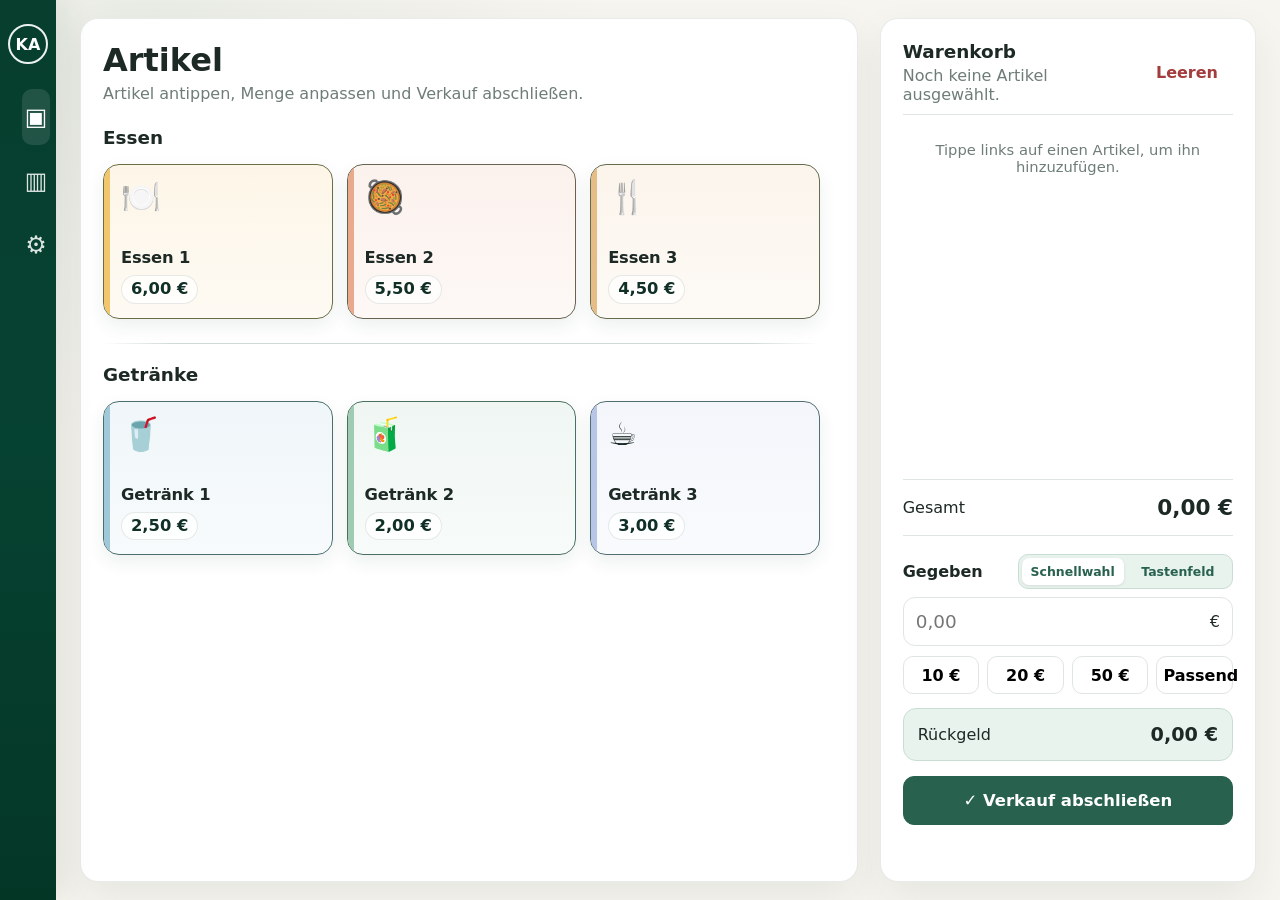
==== commit 726934b5: "V0.25.1" ====
--- a/index.html
+++ b/index.html
@@ -1,12 +1,12 @@
 <!doctype html>
-<html lang="de" data-app-version="V0.25">
+<html lang="de" data-app-version="V0.25.1">
 <head>
   <meta charset="utf-8" />
   <meta name="viewport" content="width=device-width, initial-scale=1" />
   <meta name="theme-color" content="#16382d" />
   <title>KassenApp</title>
   <link rel="manifest" href="manifest.webmanifest" />
-  <link rel="stylesheet" href="styles.css?v=0.25" />
+  <link rel="stylesheet" href="styles.css?v=0.25.1" />
 </head>
 <body>
   <div class="mobile-topbar">
@@ -308,7 +308,7 @@
             <div class="pwa-status-copy">
               <strong id="pwaStatusTitle">App wird geprüft …</strong>
               <span id="pwaStatusText">Offline- und Installationsstatus werden ermittelt.</span>
-              <span class="app-version-line">Installierte Version: <strong id="appVersionLabel">V0.25</strong><br>
+              <span class="app-version-line">Installierte Version: <strong id="appVersionLabel">V0.25.1</strong><br>
               <span>Verfügbare Version: <strong id="availableVersionLabel">–</strong></span><br>
               <span>Status: <strong id="versionStatusLabel">Wird geprüft …</strong></span></span>
             </div>
@@ -441,7 +441,7 @@
   </div>
   <button id="globalUpdateBtn" class="primary-btn" type="button">Aktualisieren</button>
 </div>
-<script src="app.js?v=0.25"></script>
+<script src="app.js?v=0.25.1"></script>
 <script>
   (() => {
     const CURRENT_VERSION = document.documentElement.dataset.appVersion || "V0.22.4.1";
--- a/styles.css
+++ b/styles.css
@@ -1259,32 +1259,60 @@
 .sidebar-toggle-label { display: none; }
 
 @media (min-width: 761px) and (hover: hover) and (pointer: fine) {
-  .app-sidebar:hover,
-  .app-sidebar:focus-within {
+  .app-sidebar:not(.desktop-selection-made):hover,
+  .app-sidebar:has(:focus-visible) {
     width: var(--sidebar-expanded-w);
   }
 
-  .app-sidebar:hover .sidebar-brand,
-  .app-sidebar:focus-within .sidebar-brand {
+  .app-sidebar:not(.desktop-selection-made):hover .sidebar-brand,
+  .app-sidebar:has(:focus-visible) .sidebar-brand {
     justify-content: flex-start;
   }
 
-  .app-sidebar:hover .sidebar-brand-copy,
-  .app-sidebar:focus-within .sidebar-brand-copy,
-  .app-sidebar:hover .nav-btn span:not(.nav-icon),
-  .app-sidebar:focus-within .nav-btn span:not(.nav-icon) {
+  .app-sidebar:not(.desktop-selection-made):hover .sidebar-brand-copy,
+  .app-sidebar:has(:focus-visible) .sidebar-brand-copy,
+  .app-sidebar:not(.desktop-selection-made):hover .nav-btn span:not(.nav-icon),
+  .app-sidebar:has(:focus-visible) .nav-btn span:not(.nav-icon) {
     display: block;
   }
 
-  .app-sidebar:hover .nav-btn,
-  .app-sidebar:focus-within .nav-btn {
+  .app-sidebar:not(.desktop-selection-made):hover .nav-btn,
+  .app-sidebar:has(:focus-visible) .nav-btn {
     justify-content: flex-start;
     padding: 0 14px;
   }
 
-  .app-sidebar:hover .sidebar-foot,
-  .app-sidebar:focus-within .sidebar-foot {
+  .app-sidebar:not(.desktop-selection-made):hover .sidebar-foot,
+  .app-sidebar:has(:focus-visible) .sidebar-foot {
     display: grid;
+  }
+}
+
+/* V0.25.1 – Desktop: kompaktere Leiste und volle verfügbare Inhaltsbreite. */
+@media (min-width: 1181px) and (hover: hover) and (pointer: fine) {
+  :root { --sidebar-w: 56px; }
+
+  .app-sidebar {
+    padding-left: 6px;
+    padding-right: 6px;
+  }
+
+  .app-sidebar .nav-btn {
+    min-height: 56px;
+    border-radius: 10px;
+  }
+
+  .app-sidebar .nav-icon {
+    width: 28px;
+    font-size: 1.5rem;
+    line-height: 1;
+  }
+
+  .shell {
+    width: 100%;
+    max-width: none;
+    margin-left: 0;
+    margin-right: 0;
   }
 }
 
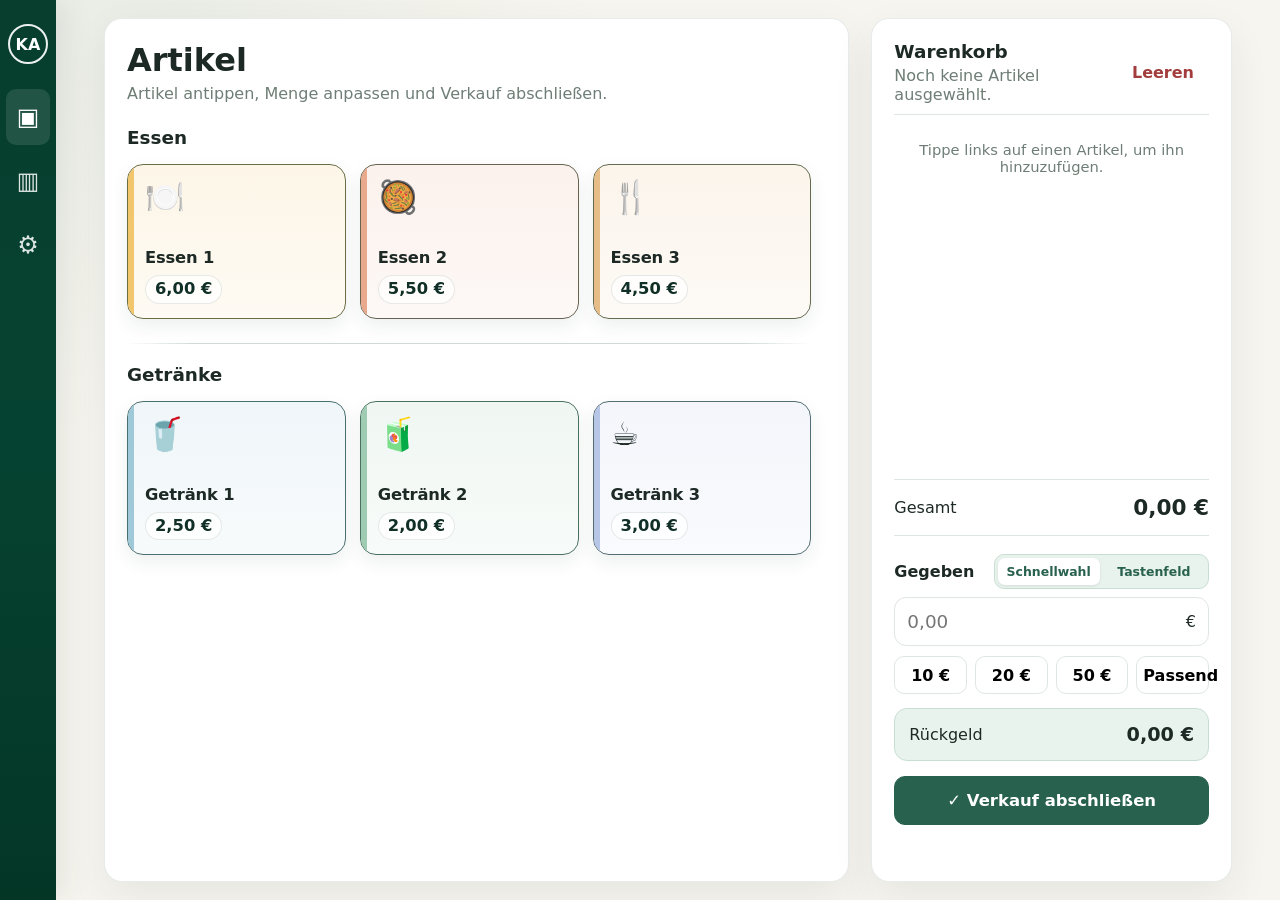
==== commit 57bd1872: "V0.25.2" ====
--- a/index.html
+++ b/index.html
@@ -1,12 +1,12 @@
 <!doctype html>
-<html lang="de" data-app-version="V0.25.1">
+<html lang="de" data-app-version="V0.25.2">
 <head>
   <meta charset="utf-8" />
   <meta name="viewport" content="width=device-width, initial-scale=1" />
   <meta name="theme-color" content="#16382d" />
   <title>KassenApp</title>
   <link rel="manifest" href="manifest.webmanifest" />
-  <link rel="stylesheet" href="styles.css?v=0.25.1" />
+  <link rel="stylesheet" href="styles.css?v=0.25.2" />
 </head>
 <body>
   <div class="mobile-topbar">
@@ -308,7 +308,7 @@
             <div class="pwa-status-copy">
               <strong id="pwaStatusTitle">App wird geprüft …</strong>
               <span id="pwaStatusText">Offline- und Installationsstatus werden ermittelt.</span>
-              <span class="app-version-line">Installierte Version: <strong id="appVersionLabel">V0.25.1</strong><br>
+              <span class="app-version-line">Installierte Version: <strong id="appVersionLabel">V0.25.2</strong><br>
               <span>Verfügbare Version: <strong id="availableVersionLabel">–</strong></span><br>
               <span>Status: <strong id="versionStatusLabel">Wird geprüft …</strong></span></span>
             </div>
@@ -441,7 +441,7 @@
   </div>
   <button id="globalUpdateBtn" class="primary-btn" type="button">Aktualisieren</button>
 </div>
-<script src="app.js?v=0.25.1"></script>
+<script src="app.js?v=0.25.2"></script>
 <script>
   (() => {
     const CURRENT_VERSION = document.documentElement.dataset.appVersion || "V0.22.4.1";
--- a/styles.css
+++ b/styles.css
@@ -4084,3 +4084,45 @@
   }
 }
 
+
+/* =========================================================
+   KassenApp V0.25.2 – Desktop-Navigation und Seitenzentrierung
+   Nur Desktop mit Maus/Trackpad: Icons exakt mittig in der
+   kompakten Leiste; Seiteninhalt mittig in der verbleibenden
+   Flaeche und mit nahezu voller nutzbarer Breite.
+   ========================================================= */
+@media (min-width: 1181px) and (hover: hover) and (pointer: fine) {
+  .app-sidebar .nav {
+    justify-items: center;
+  }
+
+  .app-sidebar .nav-btn {
+    width: 44px;
+    margin-inline: auto;
+  }
+
+  .app-sidebar .nav-icon {
+    display: grid;
+    place-items: center;
+    width: 32px;
+    margin-inline: auto;
+  }
+
+  .app-sidebar:not(.desktop-selection-made):hover .nav-btn,
+  .app-sidebar:has(:focus-visible) .nav-btn {
+    width: 100%;
+    margin-inline: 0;
+  }
+
+  .app-sidebar:not(.desktop-selection-made):hover .nav-icon,
+  .app-sidebar:has(:focus-visible) .nav-icon {
+    margin-inline: 0;
+  }
+
+  .shell {
+    width: calc(100% - 48px);
+    max-width: none;
+    margin-left: auto;
+    margin-right: auto;
+  }
+}
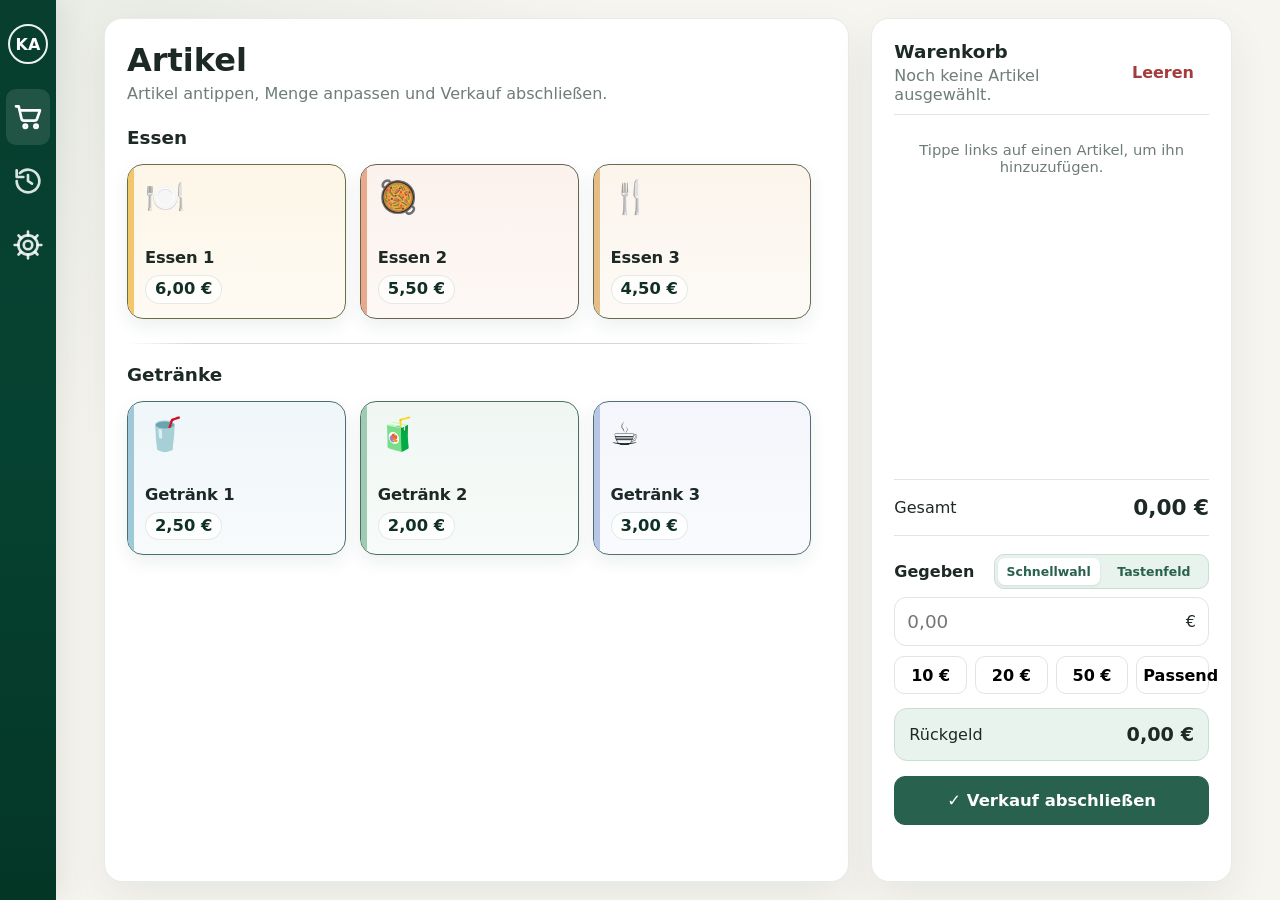
==== commit 34505f26: "V0.25.4" ====
--- a/index.html
+++ b/index.html
@@ -1,12 +1,12 @@
 <!doctype html>
-<html lang="de" data-app-version="V0.25.2">
+<html lang="de" data-app-version="V0.25.4">
 <head>
   <meta charset="utf-8" />
   <meta name="viewport" content="width=device-width, initial-scale=1" />
   <meta name="theme-color" content="#16382d" />
   <title>KassenApp</title>
   <link rel="manifest" href="manifest.webmanifest" />
-  <link rel="stylesheet" href="styles.css?v=0.25.2" />
+  <link rel="stylesheet" href="styles.css?v=0.25.4" />
 </head>
 <body>
   <div class="mobile-topbar">
@@ -27,20 +27,33 @@
       <button id="closeMobileMenuBtn" class="sidebar-mobile-close" type="button" aria-label="Menü schließen">×</button>
     </div>
 
-    <button id="sidebarToggleBtn" class="sidebar-toggle" type="button" aria-label="Navigation aufklappen" aria-expanded="false" aria-controls="appSidebar">
-      <span aria-hidden="true">☰</span>
-      <span class="sidebar-toggle-label">Menü</span>
-    </button>
-
     <nav class="nav" aria-label="Hauptnavigation">
       <button class="nav-btn active" data-view="cash" type="button" aria-label="Kasse">
-        <span class="nav-icon">▣</span><span>Kasse</span>
+        <span class="nav-icon" aria-hidden="true">
+          <svg class="nav-svg" viewBox="0 0 24 24" fill="none" stroke="currentColor" stroke-width="2" stroke-linecap="round" stroke-linejoin="round">
+            <path d="M3 4h2l2.1 9.1a2 2 0 0 0 2 1.6h7.8a2 2 0 0 0 1.9-1.4L21 7H6" />
+            <circle cx="10" cy="19" r="1.25" />
+            <circle cx="18" cy="19" r="1.25" />
+          </svg>
+        </span><span>Kasse</span>
       </button>
       <button class="nav-btn" data-view="sales" type="button" aria-label="Verkäufe">
-        <span class="nav-icon">▥</span><span>Verkäufe</span>
+        <span class="nav-icon" aria-hidden="true">
+          <svg class="nav-svg" viewBox="0 0 24 24" fill="none" stroke="currentColor" stroke-width="2" stroke-linecap="round" stroke-linejoin="round">
+            <path d="M3.5 12a8.5 8.5 0 1 0 2.4-5.9" />
+            <path d="M3.5 4v5h5" />
+            <path d="M12 7.5V12l3 2" />
+          </svg>
+        </span><span>Verkäufe</span>
       </button>
       <button class="nav-btn" data-view="settings" type="button" aria-label="Einstellungen">
-        <span class="nav-icon">⚙</span><span>Einstellungen</span>
+        <span class="nav-icon" aria-hidden="true">
+          <svg class="nav-svg" viewBox="0 0 24 24" fill="none" stroke="currentColor" stroke-width="2" stroke-linecap="round">
+            <circle cx="12" cy="12" r="3.2" />
+            <circle cx="12" cy="12" r="7.2" />
+            <path d="M12 2v2.8M12 19.2V22M2 12h2.8M19.2 12H22M4.9 4.9l2 2M17.1 17.1l2 2M19.1 4.9l-2 2M6.9 17.1l-2 2" />
+          </svg>
+        </span><span>Einstellungen</span>
       </button>
     </nav>
 
@@ -308,7 +321,7 @@
             <div class="pwa-status-copy">
               <strong id="pwaStatusTitle">App wird geprüft …</strong>
               <span id="pwaStatusText">Offline- und Installationsstatus werden ermittelt.</span>
-              <span class="app-version-line">Installierte Version: <strong id="appVersionLabel">V0.25.2</strong><br>
+              <span class="app-version-line">Installierte Version: <strong id="appVersionLabel">V0.25.4</strong><br>
               <span>Verfügbare Version: <strong id="availableVersionLabel">–</strong></span><br>
               <span>Status: <strong id="versionStatusLabel">Wird geprüft …</strong></span></span>
             </div>
@@ -441,7 +454,7 @@
   </div>
   <button id="globalUpdateBtn" class="primary-btn" type="button">Aktualisieren</button>
 </div>
-<script src="app.js?v=0.25.2"></script>
+<script src="app.js?v=0.25.4"></script>
 <script>
   (() => {
     const CURRENT_VERSION = document.documentElement.dataset.appVersion || "V0.22.4.1";
--- a/styles.css
+++ b/styles.css
@@ -1231,6 +1231,13 @@
   font-size: 1.15rem;
 }
 
+.nav-svg {
+  display: block;
+  width: 30px;
+  height: 30px;
+  flex: 0 0 auto;
+}
+
 .sidebar-foot {
   display: none;
   margin-top: auto;
@@ -1241,24 +1248,7 @@
 .sidebar-foot span { font-size: .74rem; color: rgba(255,255,255,.6); }
 .sidebar-foot strong { font-size: .86rem; color: #aee1c7; }
 
-.sidebar-toggle {
-  display: none;
-  width: 100%;
-  min-height: 46px;
-  margin: 0 0 10px;
-  border: 1px solid rgba(255,255,255,.16);
-  border-radius: 12px;
-  background: rgba(255,255,255,.06);
-  color: #fff;
-  align-items: center;
-  justify-content: center;
-  gap: 10px;
-  font-weight: 800;
-}
-
-.sidebar-toggle-label { display: none; }
-
-@media (min-width: 761px) and (hover: hover) and (pointer: fine) {
+@media (min-width: 1181px) and (hover: hover) and (pointer: fine) {
   .app-sidebar:not(.desktop-selection-made):hover,
   .app-sidebar:has(:focus-visible) {
     width: var(--sidebar-expanded-w);
@@ -1315,37 +1305,6 @@
     margin-right: 0;
   }
 }
-
-@media (min-width: 761px) and (pointer: coarse) {
-  .sidebar-toggle { display: flex; }
-
-  .app-sidebar.sidebar-expanded {
-    width: var(--sidebar-expanded-w);
-  }
-
-  .app-sidebar.sidebar-expanded .sidebar-brand {
-    justify-content: flex-start;
-  }
-
-  .app-sidebar.sidebar-expanded .sidebar-brand-copy,
-  .app-sidebar.sidebar-expanded .nav-btn span:not(.nav-icon),
-  .app-sidebar.sidebar-expanded .sidebar-toggle-label {
-    display: block;
-  }
-
-  .app-sidebar.sidebar-expanded .nav-btn,
-  .app-sidebar.sidebar-expanded .sidebar-toggle {
-    justify-content: flex-start;
-    padding-left: 14px;
-    padding-right: 14px;
-  }
-
-  .app-sidebar.sidebar-expanded .sidebar-foot {
-    display: grid;
-  }
-}
-
-
 
 /* KASSE fixes: positions always top + product area scrolls if viewport gets tight */
 @media (min-width: 681px) {
@@ -4126,3 +4085,49 @@
     margin-right: auto;
   }
 }
+
+/* =========================================================
+   KassenApp V0.25.3 – Tablet-Navigation nur mit Symbolen
+   Tablet 761–1180 px: kein Aufklapp-/Burger-Schalter,
+   groessere Icons und exakte horizontale Zentrierung.
+   Smartphone und Desktop bleiben unveraendert.
+   ========================================================= */
+@media (min-width: 761px) and (max-width: 1180px) {
+  .app-sidebar {
+    padding-left: 8px;
+    padding-right: 8px;
+  }
+
+  .app-sidebar .nav {
+    justify-items: center;
+  }
+
+  .app-sidebar .nav-btn {
+    width: 52px;
+    min-height: 56px;
+    margin-inline: auto;
+    border-radius: 10px;
+  }
+
+  .app-sidebar .nav-icon {
+    display: grid;
+    place-items: center;
+    width: 32px;
+    margin-inline: auto;
+    font-size: 1.5rem;
+    line-height: 1;
+  }
+}
+
+
+
+/* =========================================================
+   KassenApp V0.25.4 – Einheitliche SVG-Navigationsicons
+   Warenkorb = Kasse, Verlauf/Uhr = Verkäufe, Zahnrad = Einstellungen.
+   ========================================================= */
+@media (min-width: 761px) {
+  .app-sidebar .nav-svg {
+    width: 32px;
+    height: 32px;
+  }
+}
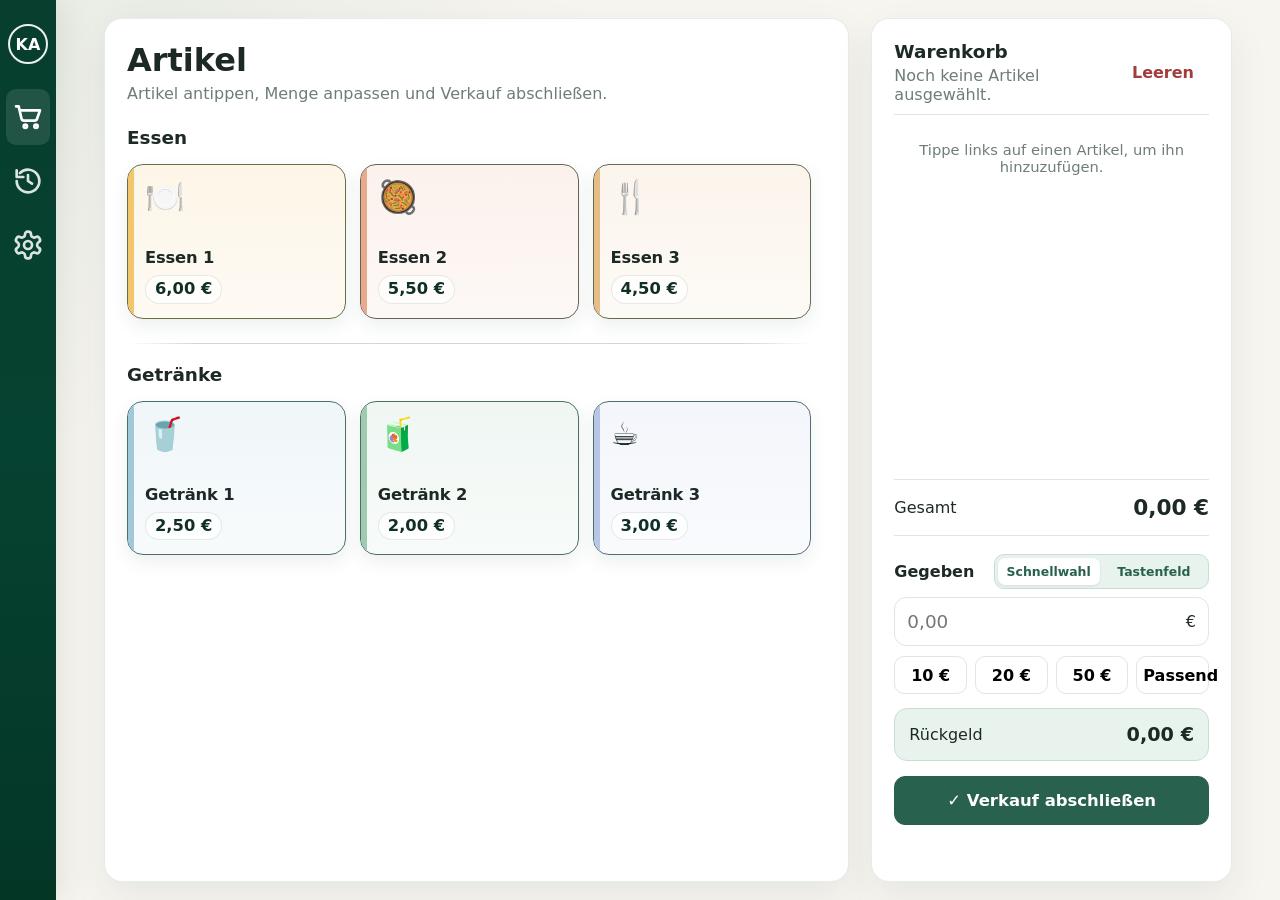
==== commit 4d967fa2: "V0.25.5" ====
--- a/index.html
+++ b/index.html
@@ -1,12 +1,12 @@
 <!doctype html>
-<html lang="de" data-app-version="V0.25.4">
+<html lang="de" data-app-version="V0.25.5">
 <head>
   <meta charset="utf-8" />
   <meta name="viewport" content="width=device-width, initial-scale=1" />
   <meta name="theme-color" content="#16382d" />
   <title>KassenApp</title>
   <link rel="manifest" href="manifest.webmanifest" />
-  <link rel="stylesheet" href="styles.css?v=0.25.4" />
+  <link rel="stylesheet" href="styles.css?v=0.25.5" />
 </head>
 <body>
   <div class="mobile-topbar">
@@ -48,10 +48,9 @@
       </button>
       <button class="nav-btn" data-view="settings" type="button" aria-label="Einstellungen">
         <span class="nav-icon" aria-hidden="true">
-          <svg class="nav-svg" viewBox="0 0 24 24" fill="none" stroke="currentColor" stroke-width="2" stroke-linecap="round">
-            <circle cx="12" cy="12" r="3.2" />
-            <circle cx="12" cy="12" r="7.2" />
-            <path d="M12 2v2.8M12 19.2V22M2 12h2.8M19.2 12H22M4.9 4.9l2 2M17.1 17.1l2 2M19.1 4.9l-2 2M6.9 17.1l-2 2" />
+          <svg class="nav-svg" viewBox="0 0 24 24" fill="none" stroke="currentColor" stroke-width="2" stroke-linecap="round" stroke-linejoin="round">
+            <path d="M12.22 2h-.44a2 2 0 0 0-2 2v.18a2 2 0 0 1-1 1.73l-.43.25a2 2 0 0 1-2 0l-.15-.08a2 2 0 0 0-2.73.73l-.22.38a2 2 0 0 0 .73 2.73l.15.09a2 2 0 0 1 1 1.74v.5a2 2 0 0 1-1 1.74l-.15.09a2 2 0 0 0-.73 2.73l.22.38a2 2 0 0 0 2.73.73l.15-.08a2 2 0 0 1 2 0l.43.25a2 2 0 0 1 1 1.73V20a2 2 0 0 0 2 2h.44a2 2 0 0 0 2-2v-.18a2 2 0 0 1 1-1.73l.43-.25a2 2 0 0 1 2 0l.15.08a2 2 0 0 0 2.73-.73l.22-.38a2 2 0 0 0-.73-2.73l-.15-.09a2 2 0 0 1-1-1.74v-.5a2 2 0 0 1 1-1.74l.15-.09a2 2 0 0 0 .73-2.73l-.22-.38a2 2 0 0 0-2.73-.73l-.15.08a2 2 0 0 1-2 0l-.43-.25a2 2 0 0 1-1-1.73V4a2 2 0 0 0-2-2z" />
+            <circle cx="12" cy="12" r="3" />
           </svg>
         </span><span>Einstellungen</span>
       </button>
@@ -321,7 +320,7 @@
             <div class="pwa-status-copy">
               <strong id="pwaStatusTitle">App wird geprüft …</strong>
               <span id="pwaStatusText">Offline- und Installationsstatus werden ermittelt.</span>
-              <span class="app-version-line">Installierte Version: <strong id="appVersionLabel">V0.25.4</strong><br>
+              <span class="app-version-line">Installierte Version: <strong id="appVersionLabel">V0.25.5</strong><br>
               <span>Verfügbare Version: <strong id="availableVersionLabel">–</strong></span><br>
               <span>Status: <strong id="versionStatusLabel">Wird geprüft …</strong></span></span>
             </div>
@@ -454,7 +453,7 @@
   </div>
   <button id="globalUpdateBtn" class="primary-btn" type="button">Aktualisieren</button>
 </div>
-<script src="app.js?v=0.25.4"></script>
+<script src="app.js?v=0.25.5"></script>
 <script>
   (() => {
     const CURRENT_VERSION = document.documentElement.dataset.appVersion || "V0.22.4.1";
